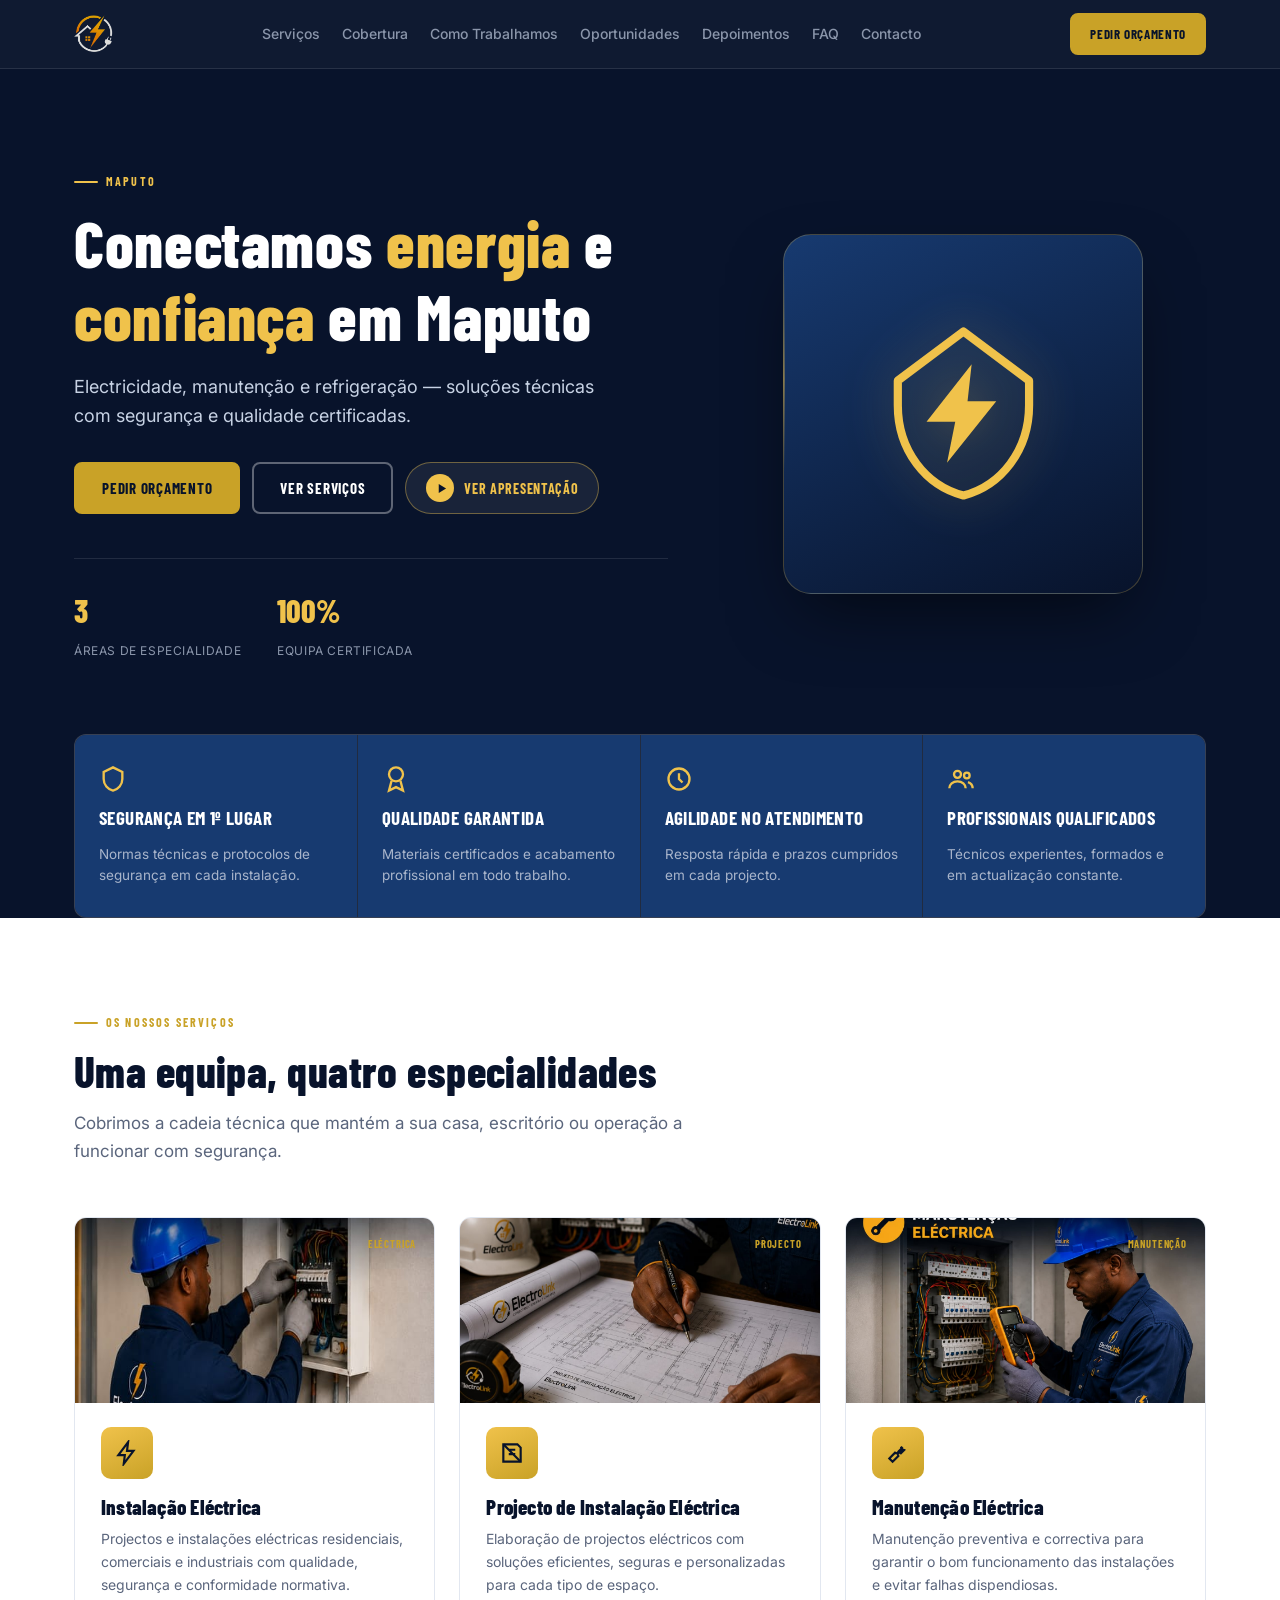
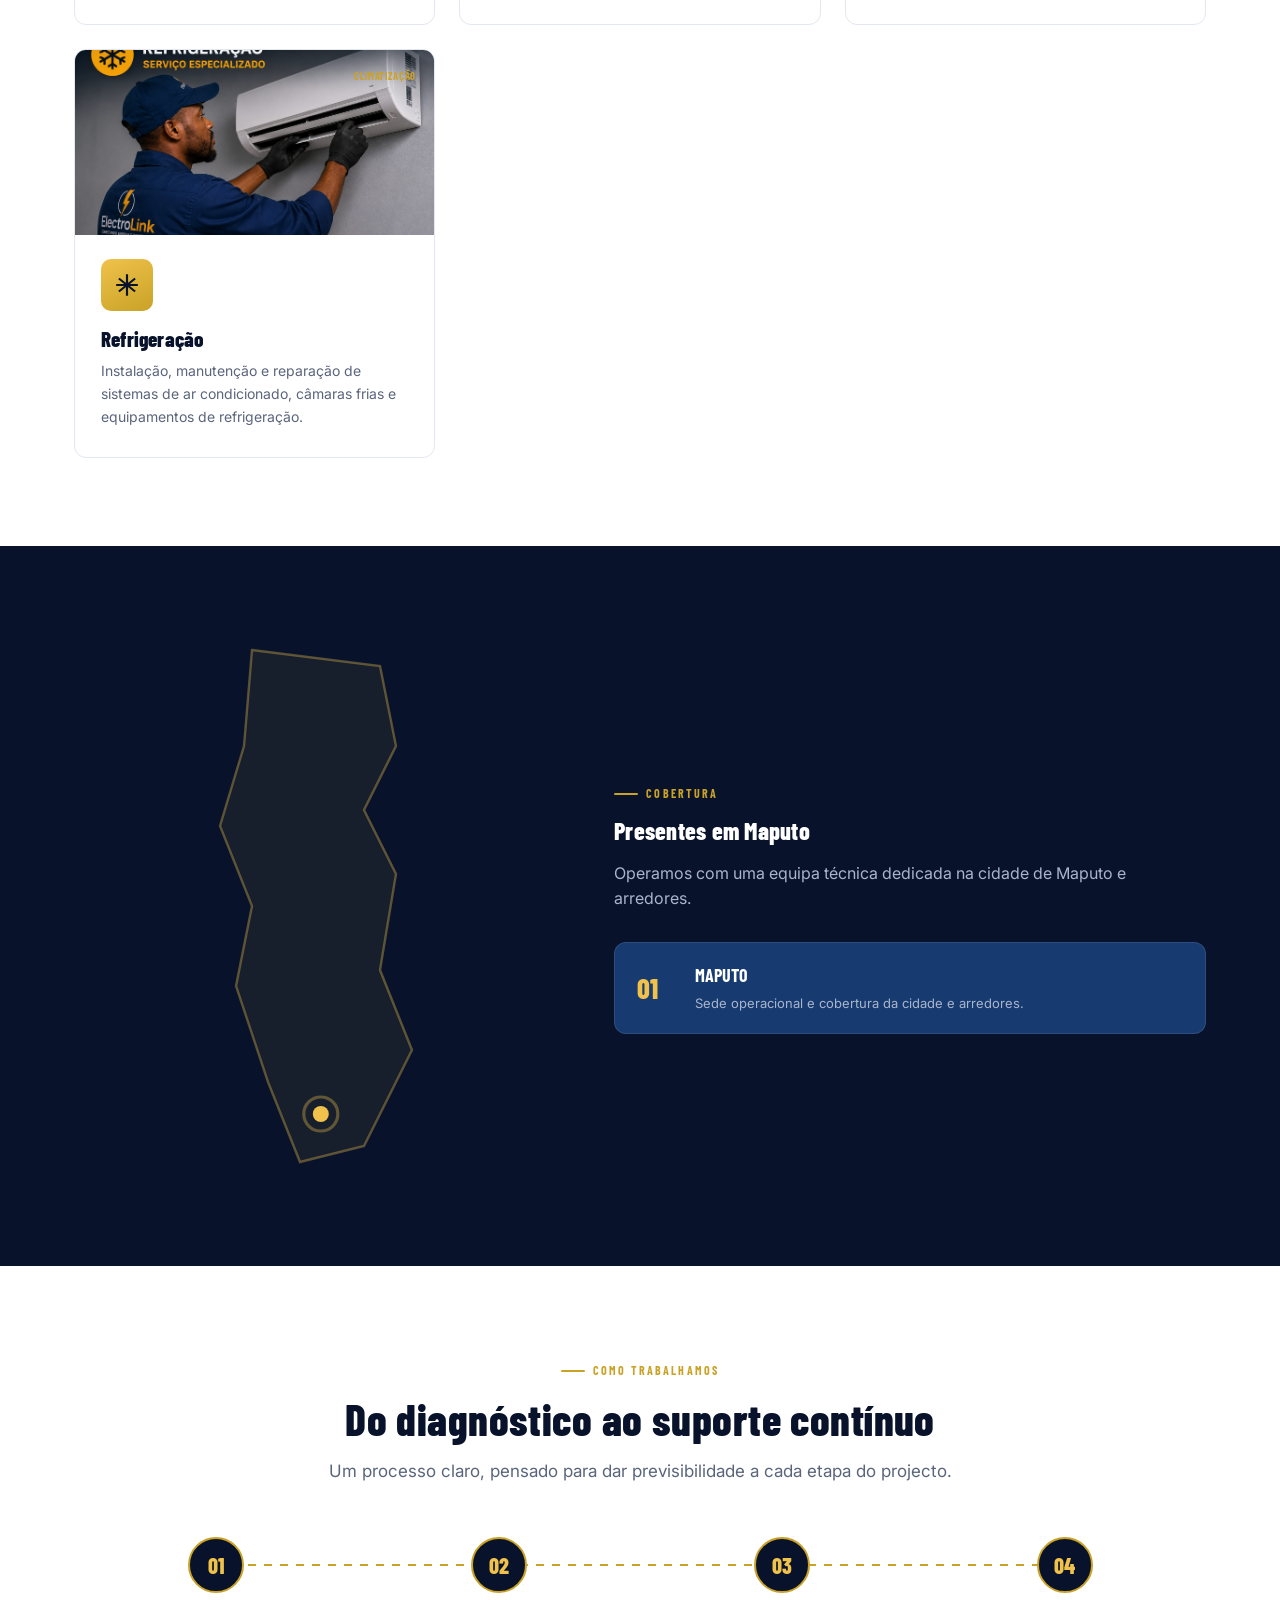
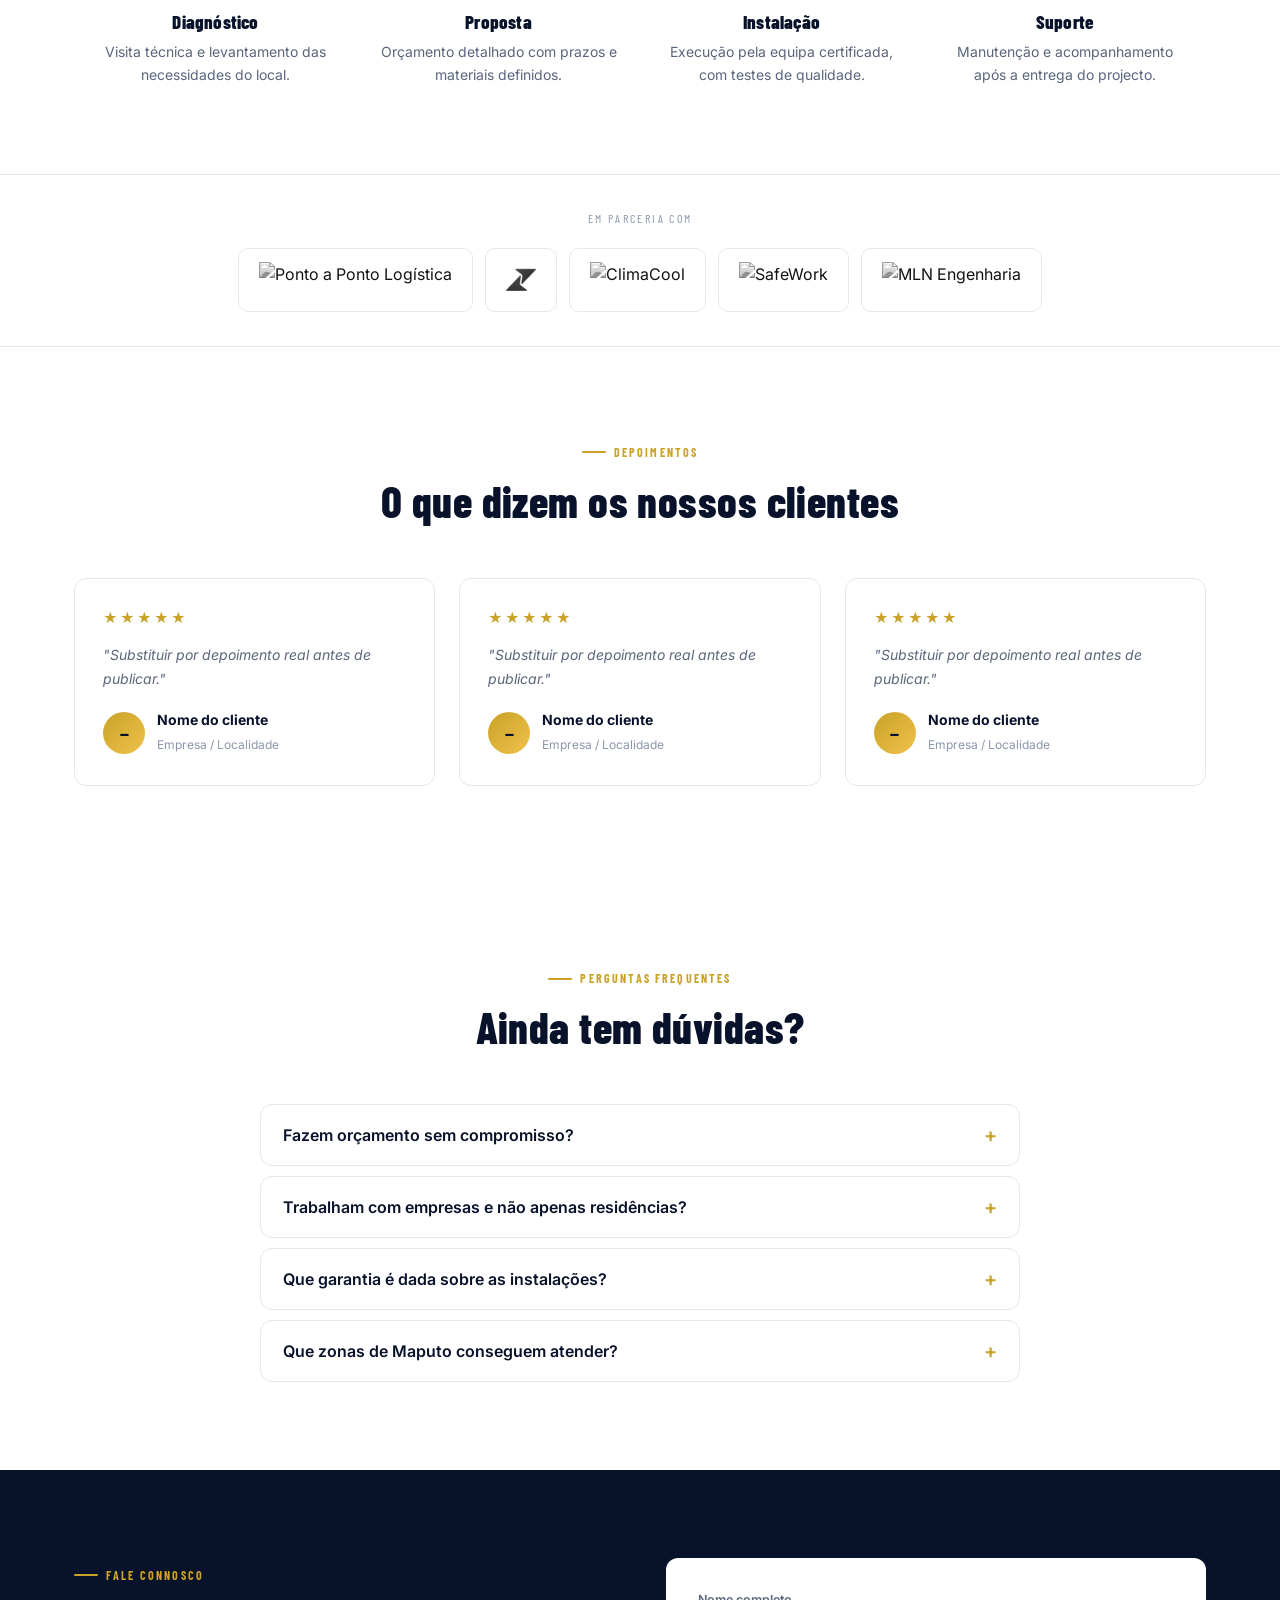
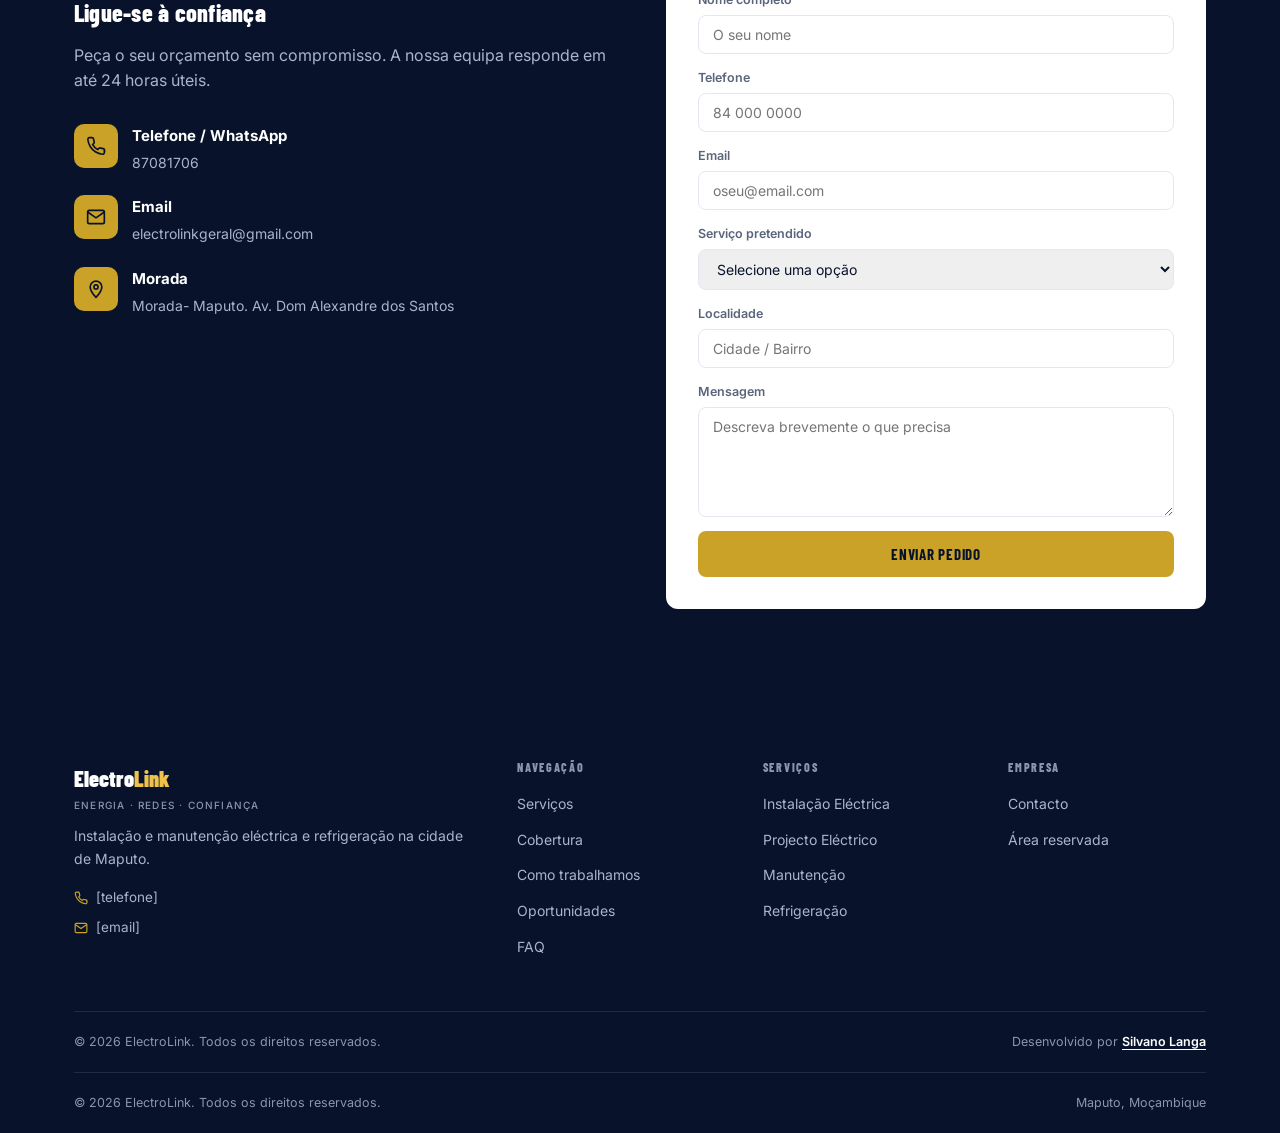
==== index.html @ 8265d70f "feat: logotipos dos parceiros e créditos no footer" ====
<!DOCTYPE html>
<html lang="pt-MZ">
<head>
  <meta charset="UTF-8">
  <meta name="viewport" content="width=device-width, initial-scale=1.0">
  <meta name="description" content="ElectroLink — Instalação eléctrica, manutenção e refrigeração em Maputo, Moçambique.">
  <title>ElectroLink — Energia e Confiança em Maputo</title>
  <link rel="preconnect" href="https://fonts.googleapis.com">
  <link rel="preconnect" href="https://fonts.gstatic.com" crossorigin>
  <link href="https://fonts.googleapis.com/css2?family=Barlow+Condensed:wght@500;600;700;800&family=Inter:wght@400;500;600;700&display=swap" rel="stylesheet">
  <link rel="stylesheet" href="assets/css/main.css">
</head>
<body>

<!-- ══ HEADER ══ -->
<header id="site-header">
  <nav class="wrap">

    <!-- LOGO -->
    <a class="logo" href="#top">
      <!-- Substitui src pelo PNG do cliente: assets/images/logo-electrolink.png -->
      <img class="logo-img" src="assets/images/team/logo el.png" alt="ElectroLink"
           onerror="this.style.display='none';this.nextElementSibling.style.display='flex';">
      <span class="logo-text-fallback">
        <span class="logo-word">Electro<span>Link</span></span>
        <span class="logo-tag">Energia · Redes · Confiança</span>
      </span>
    </a>

    <!-- LINKS DESKTOP -->
    <ul class="nav-links" id="navLinksDesktop">
      <li><a href="#servicos">Serviços</a></li>
      <li><a href="#cobertura">Cobertura</a></li>
      <li><a href="#processo">Como Trabalhamos</a></li>
      <li><a href="#" class="js-open-oportunidades">Oportunidades</a></li>
      <li><a href="#depoimentos">Depoimentos</a></li>
      <li><a href="#faq">FAQ</a></li>
      <li><a href="#contacto">Contacto</a></li>
    </ul>

    <!-- CTA + BURGER -->
    <div class="nav-actions">
      <a href="#contacto" class="btn btn-gold nav-cta-btn">Pedir Orçamento</a>
      <button class="burger" id="burger" aria-label="Abrir menu" aria-expanded="false">
        <span></span><span></span><span></span>
      </button>
    </div>

  </nav>

  <!-- MENU MOBILE (dentro do header mas fora do nav) -->
  <div class="mobile-menu" id="mobileMenu" aria-hidden="true">
    <ul>
      <li><a href="#servicos">Serviços</a></li>
      <li><a href="#cobertura">Cobertura</a></li>
      <li><a href="#processo">Como Trabalhamos</a></li>
      <li><a href="#" class="js-open-oportunidades">Oportunidades</a></li>
      <li><a href="#depoimentos">Depoimentos</a></li>
      <li><a href="#faq">FAQ</a></li>
      <li><a href="#contacto">Contacto</a></li>
    </ul>
    <div class="mobile-menu-footer">
      <a href="#contacto" class="btn btn-gold" id="mobileCta">Pedir Orçamento</a>
    </div>
  </div>
</header>

<main id="top">

  <!-- ══ HERO ══ -->
  <section class="hero">
    <!-- Vídeo de fundo: colocar ficheiro em assets/video/apresentacao.mp4 -->
    <video class="hero-video-bg" autoplay muted loop playsinline preload="metadata" aria-hidden="true">
      <source src="assets/video/apresentação.mp4" type="video/mp4">
    </video>
    <div class="hero-overlay"></div>

    <div class="wrap hero-inner">
      <div class="hero-content">
        <div class="eyebrow" style="color:var(--gold-bright);">Maputo</div>
        <h1>Conectamos <span class="hl">energia</span> e <span class="hl">confiança</span> em Maputo</h1>
        <p class="lead">Electricidade, manutenção e refrigeração — soluções técnicas com segurança e qualidade certificadas.</p>
        <div class="hero-ctas">
          <a href="#contacto" class="btn btn-gold">Pedir orçamento</a>
          <a href="#servicos" class="btn btn-outline-white">Ver serviços</a>
          <button class="btn-play" id="btnPlay" aria-label="Ver vídeo de apresentação">
            <span class="play-icon">
              <svg viewBox="0 0 12 12"><polygon points="3,1 11,6 3,11"/></svg>
            </span>
            Ver apresentação
          </button>
        </div>
        <div class="hero-stats">
          <div class="hero-stat"><b>3</b><span>Áreas de especialidade</span></div>
          <div class="hero-stat"><b>100%</b><span>Equipa certificada</span></div>
        </div>
      </div>
      <div class="hero-art">
        <div class="bolt-badge">
          <svg viewBox="0 0 48 48" fill="none">
            <path d="M24 4L8 16v6c0 11 6.8 19.6 16 22 9.2-2.4 16-11 16-22v-6L24 4z" stroke="#f0c24b" stroke-width="2" fill="none" stroke-linejoin="round"/>
            <path d="M26 12L15 26h7l-2 10 12-15h-7l1-9z" fill="#f0c24b"/>
          </svg>
        </div>
      </div>
    </div>
  </section>

  <!-- Modal vídeo -->
  <div class="video-modal" id="videoModal" role="dialog" aria-modal="true" aria-label="Vídeo de apresentação">
    <div class="video-modal-inner">
      <button class="video-modal-close" id="videoModalClose" aria-label="Fechar">✕</button>
      <video id="presentationVideo" controls preload="none">
        <source src="assets/video/apresentação.mp4" type="video/mp4">
      </video>
    </div>
  </div>

  <!-- ══ DIFERENCIAIS ══ -->
  <section class="on-navy" style="padding:0;">
    <div class="wrap" style="padding:0 24px;">
      <div class="diff-grid reveal">
        <div class="diff-item">
          <svg viewBox="0 0 24 24" fill="none" stroke="currentColor" stroke-width="2"><path d="M12 2l8 4v6c0 5-3.5 9-8 10-4.5-1-8-5-8-10V6l8-4z"/></svg>
          <b>Segurança em 1º lugar</b>
          <span>Normas técnicas e protocolos de segurança em cada instalação.</span>
        </div>
        <div class="diff-item">
          <svg viewBox="0 0 24 24" fill="none" stroke="currentColor" stroke-width="2"><circle cx="12" cy="8" r="6"/><path d="M8.2 13.5L6 22l6-3 6 3-2.2-8.5"/></svg>
          <b>Qualidade garantida</b>
          <span>Materiais certificados e acabamento profissional em todo trabalho.</span>
        </div>
        <div class="diff-item">
          <svg viewBox="0 0 24 24" fill="none" stroke="currentColor" stroke-width="2"><circle cx="12" cy="12" r="9"/><path d="M12 7v5l3 3"/></svg>
          <b>Agilidade no atendimento</b>
          <span>Resposta rápida e prazos cumpridos em cada projecto.</span>
        </div>
        <div class="diff-item">
          <svg viewBox="0 0 24 24" fill="none" stroke="currentColor" stroke-width="2"><circle cx="9" cy="8" r="3"/><path d="M2 20c0-3.5 3-6 7-6s7 2.5 7 6"/><circle cx="17" cy="9" r="2.4"/><path d="M22 20c0-2.6-1.7-4.6-4-5.4"/></svg>
          <b>Profissionais qualificados</b>
          <span>Técnicos experientes, formados e em actualização constante.</span>
        </div>
      </div>
    </div>
  </section>

  <!-- ══ SERVIÇOS ══ -->
  <section id="servicos">
    <div class="wrap">
      <div class="section-head reveal">
        <div class="eyebrow">Os nossos serviços</div>
        <h2>Uma equipa, quatro especialidades</h2>
        <p>Cobrimos a cadeia técnica que mantém a sua casa, escritório ou operação a funcionar com segurança.</p>
      </div>
      <div class="svc-grid reveal">

        <div class="svc-card">
          <span class="svc-tag">Eléctrica</span>
          <img class="svc-photo" src="assets/images/servicos/instalação.jpeg" alt="Instalação eléctrica"
               onerror="this.style.display='none';this.nextElementSibling.style.display='flex';">
          <div class="svc-photo-placeholder" style="display:none;">
            <svg viewBox="0 0 24 24" fill="none" stroke="currentColor" stroke-width="1.5"><rect x="3" y="3" width="18" height="18" rx="2"/><path d="M3 9h18M9 21V9"/></svg>
            Foto — Instalação Eléctrica
          </div>
          <div class="svc-card-body">
            <div class="svc-icon"><svg viewBox="0 0 24 24" fill="none" stroke="currentColor" stroke-width="2"><path d="M13 2L4 14h6l-1 8 9-12h-6l1-8z"/></svg></div>
            <h3>Instalação Eléctrica</h3>
            <p>Projectos e instalações eléctricas residenciais, comerciais e industriais com qualidade, segurança e conformidade normativa.</p>
          </div>
        </div>

        <div class="svc-card">
          <span class="svc-tag">Projecto</span>
          <img class="svc-photo" src="assets/images/servicos/projectos.jpeg" alt="Projecto eléctrico"
               onerror="this.style.display='none';this.nextElementSibling.style.display='flex';">
          <div class="svc-photo-placeholder" style="display:none;">
            <svg viewBox="0 0 24 24" fill="none" stroke="currentColor" stroke-width="1.5"><rect x="3" y="3" width="18" height="18" rx="2"/><path d="M3 9h18M9 21V9"/></svg>
            Foto — Projecto Eléctrico
          </div>
          <div class="svc-card-body">
            <div class="svc-icon"><svg viewBox="0 0 24 24" fill="none" stroke="currentColor" stroke-width="2"><path d="M4 4h13l3 3v13H4z"/><path d="M4 4l16 16M9 9h6M9 13h6"/></svg></div>
            <h3>Projecto de Instalação Eléctrica</h3>
            <p>Elaboração de projectos eléctricos com soluções eficientes, seguras e personalizadas para cada tipo de espaço.</p>
          </div>
        </div>

        <div class="svc-card">
          <span class="svc-tag">Manutenção</span>
          <img class="svc-photo" src="assets/images/servicos/manu.jpeg" alt="Manutenção eléctrica"
               onerror="this.style.display='none';this.nextElementSibling.style.display='flex';">
          <div class="svc-photo-placeholder" style="display:none;">
            <svg viewBox="0 0 24 24" fill="none" stroke="currentColor" stroke-width="1.5"><rect x="3" y="3" width="18" height="18" rx="2"/><path d="M3 9h18M9 21V9"/></svg>
            Foto — Manutenção Eléctrica
          </div>
          <div class="svc-card-body">
            <div class="svc-icon"><svg viewBox="0 0 24 24" fill="none" stroke="currentColor" stroke-width="2"><path d="M14.7 6.3a4 4 0 01-5.4 5.4L4 17l3 3 5.3-5.3a4 4 0 015.4-5.4l-3 3-2-2 3-3z"/></svg></div>
            <h3>Manutenção Eléctrica</h3>
            <p>Manutenção preventiva e correctiva para garantir o bom funcionamento das instalações e evitar falhas dispendiosas.</p>
          </div>
        </div>

        <div class="svc-card">
          <span class="svc-tag">Climatização</span>
          <img class="svc-photo" src="assets/images/servicos/refri.jpeg" alt="Refrigeração"
               onerror="this.style.display='none';this.nextElementSibling.style.display='flex';">
          <div class="svc-photo-placeholder" style="display:none;">
            <svg viewBox="0 0 24 24" fill="none" stroke="currentColor" stroke-width="1.5"><rect x="3" y="3" width="18" height="18" rx="2"/><path d="M3 9h18M9 21V9"/></svg>
            Foto — Refrigeração
          </div>
          <div class="svc-card-body">
            <div class="svc-icon"><svg viewBox="0 0 24 24" fill="none" stroke="currentColor" stroke-width="2"><path d="M12 2v20M4.5 6l15 12M19.5 6l-15 12M2 12h20"/></svg></div>
            <h3>Refrigeração</h3>
            <p>Instalação, manutenção e reparação de sistemas de ar condicionado, câmaras frias e equipamentos de refrigeração.</p>
          </div>
        </div>

      </div>
    </div>
  </section>

  <!-- ══ COBERTURA ══ -->
  <section id="cobertura" class="on-navy">
    <div class="wrap coverage">
      <div class="coverage-map reveal">
        <svg viewBox="0 0 200 340" aria-hidden="true">
          <path d="M60 10 L140 20 L150 70 L130 110 L150 150 L140 210 L160 260 L130 320 L90 330 L70 280 L50 220 L60 170 L40 120 L55 70 Z"
                fill="rgba(240,194,75,0.06)" stroke="rgba(240,194,75,0.35)" stroke-width="1.5"/>
          <circle class="prov-dot" cx="103" cy="300" r="5"/>
          <circle class="prov-pulse" cx="103" cy="300" r="5">
            <animate attributeName="r" values="5;16;5" dur="2.8s" repeatCount="indefinite"/>
            <animate attributeName="opacity" values="0.7;0;0.7" dur="2.8s" repeatCount="indefinite"/>
          </circle>
        </svg>
      </div>
      <div>
        <div class="eyebrow">Cobertura</div>
        <h2 style="color:var(--white);margin-bottom:16px;">Presentes em Maputo</h2>
        <p style="color:#a9b5cb;margin-bottom:30px;">Operamos com uma equipa técnica dedicada na cidade de Maputo e arredores.</p>
        <div class="city-list">
          <div class="city-row">
            <span class="num">01</span>
            <div><b>Maputo</b><span>Sede operacional e cobertura da cidade e arredores.</span></div>
          </div>
        </div>
      </div>
    </div>
  </section>

  <!-- ══ PROCESSO ══ -->
  <section id="processo" style="background:#fff;">
    <div class="wrap">
      <div class="section-head center reveal">
        <div class="eyebrow" style="justify-content:center;">Como trabalhamos</div>
        <h2>Do diagnóstico ao suporte contínuo</h2>
        <p>Um processo claro, pensado para dar previsibilidade a cada etapa do projecto.</p>
      </div>
      <div class="proc-track reveal">
        <div class="proc-step">
          <div class="proc-num">01</div>
          <h3>Diagnóstico</h3>
          <p>Visita técnica e levantamento das necessidades do local.</p>
        </div>
        <div class="proc-step">
          <div class="proc-num">02</div>
          <h3>Proposta</h3>
          <p>Orçamento detalhado com prazos e materiais definidos.</p>
        </div>
        <div class="proc-step">
          <div class="proc-num">03</div>
          <h3>Instalação</h3>
          <p>Execução pela equipa certificada, com testes de qualidade.</p>
        </div>
        <div class="proc-step">
          <div class="proc-num">04</div>
          <h3>Suporte</h3>
          <p>Manutenção e acompanhamento após a entrega do projecto.</p>
        </div>
      </div>
    </div>
  </section>

  <!-- ══ MODAL OPORTUNIDADES ══ -->
  <div class="modal-overlay" id="modalOportunidades" aria-hidden="true">
    <div class="modal-panel">
      <button class="modal-close" id="modalCloseBtn" aria-label="Fechar">✕</button>
      <div style="padding:48px 32px;">
        <div class="section-head">
          <div class="eyebrow">Faça parte da equipa</div>
          <h2>Oportunidades com a ElectroLink</h2>
          <p>Vagas de emprego abertas e oportunidades de colaboração com a nossa equipa.</p>
        </div>
        <div class="jobs-toolbar">
          <span>Vagas activas</span>
          <span class="city-pill">📍 Maputo</span>
        </div>
        <div class="jobs-list" id="jobs-list-public"></div>
      </div>
    </div>
  </div>

  <!-- Drawer candidatura -->
  <div class="modal-overlay" id="candidaturaDrawer">
    <div class="modal-panel" style="max-width:520px;">
      <button class="modal-close" onclick="fecharCandidatura()" aria-label="Fechar">✕</button>
      <div style="padding:36px 32px;">
        <h2 style="margin-bottom:6px;">Candidatura</h2>
        <p style="font-size:14px;color:var(--gray-600);margin-bottom:24px;">Vaga: <strong id="cand-vaga-label"></strong></p>
        <form id="formCandidatura" onsubmit="submeterCandidatura(event)">
          <input type="hidden" id="cand-vaga-id">
          <input type="hidden" id="cand-vaga-titulo">
          <div class="form-group"><label>Nome completo *</label><input id="cand-nome" type="text" required placeholder="O teu nome"></div>
          <div class="form-group"><label>Email *</label><input id="cand-email" type="email" required placeholder="oseu@email.com"></div>
          <div class="form-group"><label>Telefone</label><input id="cand-tel" type="tel" placeholder="84 000 0000"></div>
          <div class="form-group"><label>Localidade</label><input id="cand-local" type="text" placeholder="Bairro / Cidade"></div>
          <div class="form-group"><label>Carta de motivação</label><textarea id="cand-carta" rows="4" placeholder="Descreve brevemente a tua experiência e motivação…"></textarea></div>
          <button type="submit" class="btn btn-gold" style="width:100%;justify-content:center;margin-top:8px;">Enviar candidatura</button>
        </form>
      </div>
    </div>
  </div>

  <!-- ══ PARCEIROS ══ -->
  <div class="partners-strip">
    <div class="wrap">
      <p class="partners-label">Em parceria com</p>
      <div class="partners-row reveal">
        <a href="#" class="partner-logo-wrap" title="Ponto a Ponto Logística">
          <img src="assets/images/parceiros/parceiro-1.png" alt="Ponto a Ponto Logística">
        </a>
        <a href="#" class="partner-logo-wrap" title="ZULA">
          <img src="assets/images/parceiros/ZULA.png" alt="ZULA">
        </a>
        <a href="#" class="partner-logo-wrap" title="ClimaCool">
          <img src="assets/images/parceiros/parceiro-3.png" alt="ClimaCool">
        </a>
        <a href="#" class="partner-logo-wrap" title="SafeWork">
          <img src="assets/images/parceiros/parceiro-5.png" alt="SafeWork">
        </a>
        <a href="#" class="partner-logo-wrap" title="MLN Engenharia">
          <img src="assets/images/parceiros/parceiro-6.png" alt="MLN Engenharia">
        </a>
      </div>
    </div>
  </div>

  <!-- ══ DEPOIMENTOS ══ -->
  <section id="depoimentos">
    <div class="wrap">
      <div class="section-head center reveal">
        <div class="eyebrow" style="justify-content:center;">Depoimentos</div>
        <h2>O que dizem os nossos clientes</h2>
      </div>
      <div class="testi-grid reveal">
        <div class="testi-card">
          <div class="testi-stars">★★★★★</div>
          <p>"Substituir por depoimento real antes de publicar."</p>
          <div class="testi-who">
            <div class="testi-avatar">—</div>
            <div><b>Nome do cliente</b><span>Empresa / Localidade</span></div>
          </div>
        </div>
        <div class="testi-card">
          <div class="testi-stars">★★★★★</div>
          <p>"Substituir por depoimento real antes de publicar."</p>
          <div class="testi-who">
            <div class="testi-avatar">—</div>
            <div><b>Nome do cliente</b><span>Empresa / Localidade</span></div>
          </div>
        </div>
        <div class="testi-card">
          <div class="testi-stars">★★★★★</div>
          <p>"Substituir por depoimento real antes de publicar."</p>
          <div class="testi-who">
            <div class="testi-avatar">—</div>
            <div><b>Nome do cliente</b><span>Empresa / Localidade</span></div>
          </div>
        </div>
      </div>
    </div>
  </section>

  <!-- ══ FAQ ══ -->
  <section id="faq" style="background:#fff;">
    <div class="wrap">
      <div class="section-head center reveal">
        <div class="eyebrow" style="justify-content:center;">Perguntas frequentes</div>
        <h2>Ainda tem dúvidas?</h2>
      </div>
      <div class="faq-list reveal">
        <div class="faq-item">
          <button class="faq-q">Fazem orçamento sem compromisso? <span class="faq-icon">+</span></button>
          <div class="faq-a"><p>Sim, a visita técnica de diagnóstico e a proposta inicial não têm custo nem obrigam à contratação do serviço.</p></div>
        </div>
        <div class="faq-item">
          <button class="faq-q">Trabalham com empresas e não apenas residências? <span class="faq-icon">+</span></button>
          <div class="faq-a"><p>Sim, atendemos clientes residenciais, comerciais e industriais, com projectos dimensionados conforme a escala de cada operação.</p></div>
        </div>
        <div class="faq-item">
          <button class="faq-q">Que garantia é dada sobre as instalações? <span class="faq-icon">+</span></button>
          <div class="faq-a"><p>Todos os serviços incluem garantia sobre a mão-de-obra, com prazos que variam conforme o tipo de instalação — detalhados em cada proposta.</p></div>
        </div>
        <div class="faq-item">
          <button class="faq-q">Que zonas de Maputo conseguem atender? <span class="faq-icon">+</span></button>
          <div class="faq-a"><p>Temos uma equipa fixa em Maputo e cobrimos a cidade e arredores.</p></div>
        </div>
      </div>
    </div>
  </section>

  <!-- ══ CONTACTO ══ -->
  <section id="contacto" class="on-navy">
    <div class="wrap contact-grid">
      <div>
        <div class="eyebrow">Fale connosco</div>
        <h2 style="color:var(--white);margin-bottom:16px;">Ligue-se à confiança</h2>
        <p style="color:#a9b5cb;margin-bottom:30px;">Peça o seu orçamento sem compromisso. A nossa equipa responde em até 24 horas úteis.</p>
        <div class="contact-info">
          <div class="contact-item">
            <div class="contact-icon"><svg viewBox="0 0 24 24" fill="none" stroke="currentColor" stroke-width="2"><path d="M22 16.9v3a2 2 0 01-2.2 2 19.8 19.8 0 01-8.6-3 19.5 19.5 0 01-6-6 19.8 19.8 0 01-3-8.7A2 2 0 014.1 2h3a2 2 0 012 1.7c.1 1 .3 2 .7 3a2 2 0 01-.4 2.1L8 10.3a16 16 0 006 6l1.5-1.4a2 2 0 012.1-.4c1 .4 2 .6 3 .7a2 2 0 011.7 2z"/></svg></div>
            <div><b>Telefone / WhatsApp</b><span>87081706
              
            </span></div>
          </div>
          <div class="contact-item">
            <div class="contact-icon"><svg viewBox="0 0 24 24" fill="none" stroke="currentColor" stroke-width="2"><rect x="2" y="4" width="20" height="16" rx="2"/><path d="M2 6l10 7 10-7"/></svg></div>
            <div><b>Email</b><span>electrolinkgeral@gmail.com</span></div>
          </div>
          <div class="contact-item">
            <div class="contact-icon"><svg viewBox="0 0 24 24" fill="none" stroke="currentColor" stroke-width="2"><path d="M12 22s7-7.4 7-12.5A7 7 0 105 9.5C5 14.6 12 22 12 22z"/><circle cx="12" cy="9.5" r="2.5"/></svg></div>
            <div><b>Morada</b><span>Morada- Maputo. Av. Dom Alexandre dos Santos</span></div>
          </div>
        </div>
      </div>
      <form class="contact-form" id="contactForm">
        <div class="form-group">
          <label for="f-nome">Nome completo</label>
          <input id="f-nome" type="text" name="nome" required placeholder="O seu nome">
        </div>
        <div class="form-group">
          <label for="f-tel">Telefone</label>
          <input id="f-tel" type="tel" name="telefone" required placeholder="84 000 0000">
        </div>
        <div class="form-group">
          <label for="f-email">Email</label>
          <input id="f-email" type="email" name="email" placeholder="oseu@email.com">
        </div>
        <div class="form-group">
          <label for="f-servico">Serviço pretendido</label>
          <select id="f-servico" name="servico" required>
            <option value="">Selecione uma opção</option>
            <option>Instalação Eléctrica</option>
            <option>Projecto de Instalação Eléctrica</option>
            <option>Manutenção Eléctrica</option>
            <option>Refrigeração</option>
            <option>Outro</option>
          </select>
        </div>
        <div class="form-group">
          <label for="f-local">Localidade</label>
          <input id="f-local" type="text" name="localidade" placeholder="Cidade / Bairro">
        </div>
        <div class="form-group">
          <label for="f-msg">Mensagem</label>
          <textarea id="f-msg" name="mensagem" rows="4" placeholder="Descreva brevemente o que precisa"></textarea>
        </div>
        <!-- Campo oculto para identificar a origem no email -->
        <input type="hidden" name="_subject" value="Novo pedido de orçamento — ElectroLink">
        <input type="hidden" name="origem" value="Formulário do website">
        <button type="submit" class="btn btn-gold" style="width:100%;justify-content:center;">Enviar pedido</button>
      </form>
    </div>
  </section>

</main>

<!-- ══ FOOTER ══ -->
<footer>
  <div class="wrap">
    <div class="footer-grid">
      <div class="footer-col">
        <a class="logo" href="#top" style="margin-bottom:14px;display:inline-flex;">
          <img class="logo-img" src="assets/images/logo-electrolink.png" alt="ElectroLink"
               onerror="this.style.display='none';this.nextElementSibling.style.display='flex';">
          <span class="logo-text-fallback">
            <span class="logo-word">Electro<span>Link</span></span>
            <span class="logo-tag">Energia · Redes · Confiança</span>
          </span>
        </a>
        <p>Instalação e manutenção eléctrica e refrigeração na cidade de Maputo.</p>
        <div class="footer-contact">
          <span><svg viewBox="0 0 24 24" fill="none" stroke="currentColor" stroke-width="2"><path d="M22 16.9v3a2 2 0 01-2.2 2 19.8 19.8 0 01-8.6-3 19.5 19.5 0 01-6-6 19.8 19.8 0 01-3-8.7A2 2 0 014.1 2h3a2 2 0 012 1.7c.1 1 .3 2 .7 3a2 2 0 01-.4 2.1L8 10.3a16 16 0 006 6l1.5-1.4a2 2 0 012.1-.4c1 .4 2 .6 3 .7a2 2 0 011.7 2z"/></svg>[telefone]</span>
          <span><svg viewBox="0 0 24 24" fill="none" stroke="currentColor" stroke-width="2"><rect x="2" y="4" width="20" height="16" rx="2"/><path d="M2 6l10 7 10-7"/></svg>[email]</span>
        </div>
      </div>
      <div class="footer-col">
        <h4>Navegação</h4>
        <ul>
          <li><a href="#servicos">Serviços</a></li>
          <li><a href="#cobertura">Cobertura</a></li>
          <li><a href="#processo">Como trabalhamos</a></li>
          <li><a href="#" class="js-open-oportunidades">Oportunidades</a></li>
          <li><a href="#faq">FAQ</a></li>
        </ul>
      </div>
      <div class="footer-col">
        <h4>Serviços</h4>
        <ul>
          <li><a href="#servicos">Instalação Eléctrica</a></li>
          <li><a href="#servicos">Projecto Eléctrico</a></li>
          <li><a href="#servicos">Manutenção</a></li>
          <li><a href="#servicos">Refrigeração</a></li>
        </ul>
      </div>
      <div class="footer-col">
        <h4>Empresa</h4>
        <ul>
          <li><a href="#contacto">Contacto</a></li>
          <li><a href="admin/">Área reservada</a></li>
        </ul>
      </div>
    </div>
    <div class="footer-bottom">
      <span>© 2026 ElectroLink. Todos os direitos reservados.</span>
      <span>Desenvolvido por <a href="https://silvano-26.vercel.app/" target="_blank" rel="noopener noreferrer" style="color:var(--white);font-weight:600;text-decoration:underline;text-underline-offset:3px;">Silvano Langa</a></span>
    </div>
    <div class="footer-bottom">
      <span>© 2026 ElectroLink. Todos os direitos reservados.</span>
      <span>Maputo, Moçambique</span>
    </div>
  </div>
</footer>

<script src="assets/js/main.js"></script>
</body>
</html>
---- assets/css/main.css ----
/* ═══════════════════════════════════════════════
   ElectroLink — main.css
   ═══════════════════════════════════════════════ */

:root {
  --navy-deep:  #08132b;
  --navy:       #0f2957;
  --navy-mid:   #173a70;
  --gold:       #c9a227;
  --gold-bright:#f0c24b;
  --white:      #ffffff;
  --ice:        #eef2f8;
  --gray-200:   #e2e7f0;
  --gray-400:   #8b96ab;
  --gray-600:   #5a657c;
  --line:       rgba(255,255,255,0.10);
  --radius:     12px;
  --max-w:      1180px;
  --ease:       0.2s ease;
}

/* ── RESET ── */
*, *::before, *::after { margin:0; padding:0; box-sizing:border-box; }
html { scroll-behavior:smooth; }
body { font-family:'Inter',sans-serif; background:var(--white); color:var(--navy-deep); line-height:1.6; -webkit-font-smoothing:antialiased; }
a { text-decoration:none; color:inherit; }
ul { list-style:none; }
button { cursor:pointer; font-family:inherit; border:none; background:none; }
img { display:block; max-width:100%; }
h1,h2,h3,h4 { font-family:'Barlow Condensed',sans-serif; font-weight:800; line-height:1.15; letter-spacing:0.01em; }
section { padding:88px 0; }
.wrap { max-width:var(--max-w); margin:0 auto; padding:0 24px; }

/* ── EYEBROW ── */
.eyebrow {
  display:inline-flex; align-items:center; gap:8px;
  font-family:'Barlow Condensed',sans-serif; font-size:12px; font-weight:700;
  letter-spacing:0.18em; text-transform:uppercase; color:var(--gold); margin-bottom:14px;
}
.eyebrow::before { content:''; width:24px; height:2px; background:currentColor; border-radius:2px; }

/* ── BOTÕES ── */
.btn {
  display:inline-flex; align-items:center; justify-content:center; gap:8px;
  font-family:'Barlow Condensed',sans-serif; font-size:15px; font-weight:700;
  letter-spacing:0.05em; text-transform:uppercase;
  padding:12px 26px; border-radius:8px; border:2px solid transparent;
  transition:all var(--ease); white-space:nowrap; cursor:pointer;
}
.btn-gold { background:var(--gold); color:var(--navy-deep); border-color:var(--gold); }
.btn-gold:hover { background:var(--gold-bright); border-color:var(--gold-bright); transform:translateY(-1px); }
.btn-outline-white { background:transparent; color:var(--white); border-color:rgba(255,255,255,0.35); }
.btn-outline-white:hover { border-color:var(--gold-bright); color:var(--gold-bright); }

/* ── HEADER ── */
header {
  position:sticky; top:0; z-index:200;
  background:rgba(8,19,43,0.97);
  backdrop-filter:blur(14px); -webkit-backdrop-filter:blur(14px);
  border-bottom:1px solid var(--line);
}
nav {
  display:flex; align-items:center; justify-content:space-between;
  height:68px; gap:16px;
}

/* Logo */
.logo { display:flex; align-items:center; gap:10px; flex-shrink:0; }
.logo img.logo-img { height:38px; width:auto; }
.logo-text-fallback { display:none; flex-direction:column; }
.logo-word { font-family:'Barlow Condensed',sans-serif; font-weight:900; font-size:22px; color:var(--white); }
.logo-word span { color:var(--gold-bright); }
.logo-tag { font-size:10px; font-weight:500; letter-spacing:0.12em; text-transform:uppercase; color:var(--gray-400); display:block; line-height:1; margin-top:3px; }

/* Nav links desktop */
.nav-links { display:flex; align-items:center; gap:2px; }
.nav-links a { font-size:14px; font-weight:500; color:var(--gray-400); padding:6px 10px; border-radius:6px; transition:color var(--ease); white-space:nowrap; }
.nav-links a:hover { color:var(--white); }

/* Nav actions */
.nav-actions { display:flex; align-items:center; gap:10px; flex-shrink:0; }
.nav-cta-btn { padding:9px 18px; font-size:13px; }

/* Hambúrguer */
.burger { display:none; flex-direction:column; gap:5px; padding:6px; }
.burger span { width:22px; height:2px; background:var(--white); border-radius:2px; display:block; transform-origin:center; transition:transform 0.25s ease, opacity 0.2s ease; }

/* Menu mobile */
.mobile-menu {
  display:none;
  position:fixed;
  top:68px; left:0; right:0;
  /* altura automática — não ocupa tela inteira nem bloqueia scroll */
  max-height:calc(100vh - 68px);
  background:var(--navy-deep);
  z-index:199;
  overflow-y:auto;
  flex-direction:column;
  border-top:1px solid var(--line);
  box-shadow:0 8px 40px rgba(0,0,0,0.5);
}
.mobile-menu.open { display:flex; }
.mobile-menu ul { display:flex; flex-direction:column; }
.mobile-menu ul li { border-bottom:1px solid var(--line); }
.mobile-menu ul a {
  display:block; padding:18px 28px;
  font-size:20px; font-weight:700;
  font-family:'Barlow Condensed',sans-serif;
  letter-spacing:0.04em; text-transform:uppercase;
  color:var(--gray-400); transition:color 0.15s, background 0.15s;
}
.mobile-menu ul a:hover { color:var(--gold-bright); background:rgba(255,255,255,0.03); }
.mobile-menu-footer { padding:28px; margin-top:auto; }
.mobile-menu-footer .btn { width:100%; }

/* Responsive nav */
@media(max-width:900px) {
  .nav-links { display:none; }
  .nav-cta-btn { display:none; }
  .burger { display:flex; }
}

/* ── HERO ── */
.hero { position:relative; background:var(--navy-deep); color:var(--white); padding:96px 0 72px; overflow:hidden; }
.hero-video-bg { position:absolute; inset:0; width:100%; height:100%; object-fit:cover; opacity:0.2; z-index:0; pointer-events:none; }
.hero-overlay { position:absolute; inset:0; z-index:1; background:linear-gradient(to right, rgba(8,19,43,0.93) 42%, rgba(8,19,43,0.55) 100%); }
.hero-inner { position:relative; z-index:2; display:grid; grid-template-columns:1.1fr 0.9fr; gap:52px; align-items:center; }
.hero-content h1 { font-size:clamp(36px,5.2vw,64px); color:var(--white); margin-bottom:20px; }
.hero-content h1 .hl { color:var(--gold-bright); }
.lead { font-size:18px; color:#c7d2e4; max-width:520px; margin-bottom:32px; font-weight:400; }
.hero-ctas { display:flex; gap:12px; flex-wrap:wrap; margin-bottom:44px; }
.hero-stats { display:flex; gap:36px; flex-wrap:wrap; border-top:1px solid var(--line); padding-top:26px; }
.hero-stat b { font-family:'Barlow Condensed',sans-serif; font-size:32px; color:var(--gold-bright); display:block; font-weight:800; }
.hero-stat span { font-size:12px; color:var(--gray-400); text-transform:uppercase; letter-spacing:0.05em; }

/* Botão play */
.btn-play {
  display:inline-flex; align-items:center; gap:10px;
  background:rgba(255,255,255,0.07); border:1.5px solid rgba(240,194,75,0.4);
  color:var(--gold-bright); padding:10px 20px; border-radius:999px;
  font-family:'Barlow Condensed',sans-serif; font-weight:700; font-size:14px;
  letter-spacing:0.05em; text-transform:uppercase; cursor:pointer;
  transition:all var(--ease);
}
.btn-play:hover { background:rgba(240,194,75,0.12); border-color:var(--gold-bright); }
.play-icon { width:28px; height:28px; border-radius:50%; background:var(--gold-bright); display:flex; align-items:center; justify-content:center; flex-shrink:0; }
.play-icon svg { width:11px; height:11px; fill:var(--navy-deep); margin-left:2px; }

/* Hero art */
.hero-art { display:flex; justify-content:center; align-items:center; }
.bolt-badge {
  position:relative; width:100%; max-width:360px; aspect-ratio:1; border-radius:28px;
  background:linear-gradient(155deg,var(--navy-mid),var(--navy-deep));
  border:1px solid rgba(240,194,75,0.25);
  display:flex; align-items:center; justify-content:center;
  box-shadow:0 30px 70px -20px rgba(0,0,0,0.6);
}
.bolt-badge svg { width:55%; filter:drop-shadow(0 0 24px rgba(240,194,75,0.35)); }
.bolt-badge::after {
  content:''; position:absolute; inset:-1px; border-radius:28px;
  background:conic-gradient(from 0deg, transparent 0 70%, rgba(240,194,75,0.55) 78%, transparent 86%);
  animation:spin 6s linear infinite;
  -webkit-mask:linear-gradient(#000,#000) content-box, linear-gradient(#000,#000);
  -webkit-mask-composite:xor; mask-composite:exclude; padding:2px; opacity:0.7;
}
@keyframes spin { to { transform:rotate(360deg); } }

/* ── SECÇÕES ── */
.on-navy { background:var(--navy-deep); color:var(--white); }
.section-head { max-width:640px; margin-bottom:52px; }
.section-head.center { margin-left:auto; margin-right:auto; text-align:center; }
.section-head h2 { font-size:clamp(28px,3.4vw,44px); color:var(--navy-deep); }
.on-navy .section-head h2 { color:var(--white); }
.section-head p { color:var(--gray-600); font-size:17px; margin-top:14px; }
.on-navy .section-head p { color:#aab6cc; }

/* ── DIFERENCIAIS ── */
.diff-grid { display:grid; grid-template-columns:repeat(4,1fr); gap:1px; background:var(--line); border:1px solid var(--line); border-radius:var(--radius); overflow:hidden; }
.diff-item { background:var(--navy-mid); padding:30px 24px; display:flex; flex-direction:column; gap:10px; }
.diff-item svg { width:28px; height:28px; color:var(--gold-bright); }
.diff-item b { font-family:'Barlow Condensed',sans-serif; font-size:19px; text-transform:uppercase; color:var(--white); letter-spacing:0.02em; }
.diff-item span { font-size:13.5px; color:#a9b5cb; }

/* ── SERVIÇOS ── */
.svc-grid { display:grid; grid-template-columns:repeat(3,1fr); gap:24px; }
.svc-card { background:var(--white); border:1px solid #e2e7f0; border-radius:var(--radius); overflow:hidden; position:relative; transition:transform var(--ease), box-shadow var(--ease), border-color var(--ease); }
.svc-card:hover { transform:translateY(-5px); box-shadow:0 20px 40px -20px rgba(15,41,87,0.28); border-color:var(--gold); }
.svc-card-body { padding:24px 26px 28px; }
.svc-tag { position:absolute; top:18px; right:18px; font-size:10.5px; font-weight:700; letter-spacing:0.08em; color:var(--gold); text-transform:uppercase; font-family:'Barlow Condensed',sans-serif; }
.svc-photo { width:100%; height:185px; object-fit:cover; display:block; }
.svc-photo-placeholder { width:100%; height:185px; background:linear-gradient(135deg,var(--navy-mid),var(--navy-deep)); display:flex; flex-direction:column; align-items:center; justify-content:center; gap:8px; color:rgba(240,194,75,0.4); font-family:'Barlow Condensed',sans-serif; font-size:12px; letter-spacing:0.12em; text-transform:uppercase; }
.svc-photo-placeholder svg { width:26px; height:26px; opacity:0.4; }
.svc-icon { width:52px; height:52px; border-radius:10px; background:linear-gradient(155deg,var(--gold-bright),var(--gold)); display:flex; align-items:center; justify-content:center; margin-bottom:16px; }
.svc-icon svg { width:26px; height:26px; color:var(--navy-deep); }
.svc-card h3 { font-size:21px; color:var(--navy-deep); margin-bottom:8px; }
.svc-card p { color:var(--gray-600); font-size:14px; line-height:1.65; }

/* ── COBERTURA ── */
.coverage { display:grid; grid-template-columns:0.9fr 1.1fr; gap:56px; align-items:center; }
.coverage-map { display:flex; justify-content:center; }
.coverage-map svg { width:100%; max-width:320px; }
.prov-dot { fill:var(--gold-bright); }
.prov-pulse { fill:none; stroke:var(--gold-bright); stroke-width:2; opacity:0.6; }
.city-list { display:flex; flex-direction:column; gap:16px; }
.city-row { display:flex; align-items:center; gap:18px; background:var(--navy-mid); border:1px solid var(--line); border-radius:12px; padding:18px 22px; }
.city-row .num { font-family:'Barlow Condensed',sans-serif; font-size:28px; font-weight:800; color:var(--gold-bright); width:40px; flex-shrink:0; }
.city-row b { display:block; font-size:18px; font-family:'Barlow Condensed',sans-serif; text-transform:uppercase; color:var(--white); }
.city-row span { font-size:13px; color:#a9b5cb; }

/* ── PROCESSO ── */
.proc-track { display:grid; grid-template-columns:repeat(4,1fr); gap:0; position:relative; margin-top:8px; }
.proc-track::before {
  content:''; position:absolute; top:27px; left:12.5%; right:12.5%; height:2px;
  background:repeating-linear-gradient(90deg,var(--gold) 0 8px,transparent 8px 16px);
  z-index:0;
}
.proc-step { position:relative; text-align:center; padding:0 16px; z-index:1; }
.proc-num {
  width:56px; height:56px; border-radius:50%;
  background:var(--navy-deep); color:var(--gold-bright);
  display:flex; align-items:center; justify-content:center;
  margin:0 auto 18px;
  font-family:'Barlow Condensed',sans-serif; font-size:22px; font-weight:800;
  border:2px solid var(--gold); position:relative; z-index:2;
}
.proc-step h3 { font-size:19px; color:var(--navy-deep); margin-bottom:8px; }
.proc-step p { font-size:14px; color:var(--gray-600); }

/* ── MODAIS ── */
.modal-overlay {
  position:fixed; inset:0; z-index:300;
  background:rgba(8,19,43,0.75);
  display:flex; align-items:flex-start; justify-content:center;
  padding:56px 20px;
  opacity:0; visibility:hidden;
  transition:opacity 0.25s, visibility 0.25s;
  overflow-y:auto;
}
.modal-overlay.open { opacity:1; visibility:visible; }
.modal-panel {
  position:relative; background:var(--ice); border-radius:18px;
  max-width:900px; width:100%;
  box-shadow:0 40px 90px -20px rgba(0,0,0,0.5);
  transform:translateY(18px); transition:transform 0.25s;
}
.modal-overlay.open .modal-panel { transform:translateY(0); }
.modal-close {
  position:absolute; top:16px; right:16px; z-index:2;
  width:36px; height:36px; border-radius:50%;
  background:var(--navy-deep); color:var(--white);
  font-size:16px; cursor:pointer; border:none;
  display:flex; align-items:center; justify-content:center;
}
.modal-close:hover { background:var(--gold); color:var(--navy-deep); }
body.modal-open { overflow:hidden; }

/* Vagas no modal */
.jobs-toolbar { display:flex; justify-content:space-between; align-items:center; flex-wrap:wrap; gap:12px; background:var(--navy-deep); border-radius:10px; padding:14px 20px; margin-bottom:20px; }
.jobs-toolbar span { font-family:'Barlow Condensed',sans-serif; font-size:14px; letter-spacing:0.04em; text-transform:uppercase; color:var(--white); font-weight:700; }
.city-pill { font-size:12px !important; color:var(--navy-deep) !important; background:var(--gold-bright); padding:4px 12px; border-radius:999px; font-weight:600 !important; }
.jobs-list { display:flex; flex-direction:column; gap:12px; }
.job-row { background:var(--white); border:1px solid #e2e7f0; border-radius:10px; padding:20px 24px; display:grid; grid-template-columns:1fr auto; gap:14px 22px; align-items:center; transition:border-color var(--ease); }
.job-row:hover { border-color:var(--gold); }
.job-top-line { display:flex; align-items:center; gap:8px; flex-wrap:wrap; margin-bottom:6px; }
.job-org { font-family:'Barlow Condensed',sans-serif; font-weight:700; font-size:12px; letter-spacing:0.06em; text-transform:uppercase; color:var(--gold); }
.job-city { font-size:12px; color:var(--gray-600); }
.job-status { font-family:'Barlow Condensed',sans-serif; font-weight:700; font-size:10.5px; letter-spacing:0.06em; text-transform:uppercase; padding:3px 9px; border-radius:999px; }
.job-status.open { background:rgba(46,160,90,0.12); color:#1e8f4e; }
.job-row h3 { font-size:19px; color:var(--navy-deep); margin-bottom:5px; }
.job-row p { font-size:13.5px; color:var(--gray-600); }
.job-deadline { font-size:12px; color:var(--gray-400); margin-top:7px; }
.job-side { display:flex; flex-direction:column; align-items:flex-end; gap:9px; }
.jobs-empty-note { font-size:13px; color:var(--gray-400); text-align:center; border:1px dashed #cfd6e4; border-radius:10px; padding:24px; margin-top:8px; }
.form-group { display:flex; flex-direction:column; gap:5px; margin-bottom:14px; }
.form-group label { font-size:12.5px; font-weight:600; color:var(--gray-600); }
.form-group input,.form-group select,.form-group textarea { border:1px solid var(--gray-200); border-radius:8px; padding:10px 14px; font-size:14px; color:var(--navy-deep); outline:none; font-family:'Inter',sans-serif; transition:border-color var(--ease); }
.form-group input:focus,.form-group select:focus,.form-group textarea:focus { border-color:var(--gold); }
.form-group textarea { resize:vertical; min-height:110px; }

/* Modal vídeo */
.video-modal { position:fixed; inset:0; z-index:400; background:rgba(0,0,0,0.9); display:flex; align-items:center; justify-content:center; padding:24px; opacity:0; visibility:hidden; transition:opacity 0.25s, visibility 0.25s; }
.video-modal.open { opacity:1; visibility:visible; }
.video-modal-inner { position:relative; width:100%; max-width:980px; }
.video-modal video { width:100%; border-radius:12px; display:block; }
.video-modal-close { position:absolute; top:-44px; right:0; background:none; border:none; color:var(--white); font-size:28px; cursor:pointer; opacity:0.7; line-height:1; }
.video-modal-close:hover { opacity:1; }

/* ── PARCEIROS ── */
.partners-strip { border-top:1px solid #e2e7f0; border-bottom:1px solid #e2e7f0; background:var(--white); padding:34px 0; }
.partners-label { font-family:'Barlow Condensed',sans-serif; font-size:12px; letter-spacing:0.2em; color:var(--gray-400); text-transform:uppercase; text-align:center; margin-bottom:20px; }
.partners-row { display:flex; flex-wrap:wrap; justify-content:center; gap:12px; }
.partner-chip { padding:8px 18px; border-radius:999px; border:1px solid #dfe4ee; font-family:'Barlow Condensed',sans-serif; font-weight:700; font-size:14px; color:var(--navy-mid); letter-spacing:0.02em; text-transform:uppercase; background:#f6f8fc; }
.partner-logo-wrap {
  display:flex; align-items:center; justify-content:center;
  padding:12px 20px;
  border-radius:10px;
  border:1px solid var(--gray-200);
  background:var(--white);
  transition:border-color 0.2s, box-shadow 0.2s;
  height:64px;
}
.partner-logo-wrap:hover {
  border-color:var(--gold);
  box-shadow:0 4px 16px rgba(201,162,39,0.12);
}
.partner-logo-wrap img {
  height:36px; width:auto;
  object-fit:contain; filter:grayscale(100%);
  transition:filter 0.2s;
}
.partner-logo-wrap:hover img { filter:grayscale(0%); }

/* ── TESTEMUNHOS ── */
.testi-grid { display:grid; grid-template-columns:repeat(3,1fr); gap:24px; }
.testi-card { background:var(--white); border:1px solid #e2e7f0; border-radius:var(--radius); padding:28px; }
.testi-stars { color:var(--gold); letter-spacing:2px; margin-bottom:14px; font-size:14px; }
.testi-card p { font-size:14px; color:var(--gray-600); font-style:italic; margin-bottom:18px; line-height:1.7; }
.testi-who { display:flex; align-items:center; gap:12px; }
.testi-avatar { width:42px; height:42px; border-radius:50%; background:linear-gradient(135deg,var(--gold),var(--gold-bright)); display:flex; align-items:center; justify-content:center; font-family:'Barlow Condensed',sans-serif; font-weight:800; font-size:15px; color:var(--navy-deep); flex-shrink:0; }
.testi-who b { display:block; font-size:14px; font-weight:700; color:var(--navy-deep); }
.testi-who span { font-size:12px; color:var(--gray-400); }

/* ── FAQ ── */
.faq-list { max-width:760px; margin:0 auto; display:flex; flex-direction:column; gap:10px; }
.faq-item { background:var(--white); border:1px solid #e2e7f0; border-radius:var(--radius); overflow:hidden; }
.faq-q { width:100%; display:flex; align-items:center; justify-content:space-between; padding:18px 22px; text-align:left; font-size:16px; font-weight:600; color:var(--navy-deep); gap:12px; background:none; border:none; cursor:pointer; transition:color var(--ease); }
.faq-q:hover { color:var(--gold); }
.faq-icon { font-size:20px; color:var(--gold); flex-shrink:0; transition:transform 0.25s; display:block; }
.faq-item.open .faq-icon { transform:rotate(45deg); }
.faq-a { display:none; padding:0 22px 18px; font-size:14.5px; color:var(--gray-600); line-height:1.75; }
.faq-item.open .faq-a { display:block; }

/* ── CONTACTO ── */
.contact-grid { display:grid; grid-template-columns:1fr 1fr; gap:52px; align-items:start; }
.contact-info { display:flex; flex-direction:column; gap:20px; }
.contact-item { display:flex; gap:14px; align-items:flex-start; }
.contact-icon { width:44px; height:44px; border-radius:10px; flex-shrink:0; background:var(--gold); display:flex; align-items:center; justify-content:center; }
.contact-icon svg { width:20px; height:20px; color:var(--navy-deep); }
.contact-item b { display:block; font-size:15px; font-weight:700; color:var(--white); margin-bottom:2px; }
.contact-item span { font-size:14px; color:#a9b5cb; }
.contact-form { background:var(--white); border-radius:var(--radius); padding:32px; }

/* ── FOOTER ── */
footer { background:var(--navy-deep); color:var(--white); padding:64px 0 0; }
.footer-grid { display:grid; grid-template-columns:2fr 1fr 1fr 1fr; gap:48px; margin-bottom:52px; }
.footer-col h4 { font-family:'Barlow Condensed',sans-serif; font-size:12px; letter-spacing:0.14em; text-transform:uppercase; color:var(--gray-400); margin-bottom:16px; }
.footer-col p { font-size:14px; color:#a9b5cb; line-height:1.7; }
.footer-col ul { display:flex; flex-direction:column; gap:10px; }
.footer-col ul a { font-size:14px; color:#a9b5cb; transition:color var(--ease); }
.footer-col ul a:hover { color:var(--gold-bright); }
.footer-contact { display:flex; flex-direction:column; gap:8px; margin-top:16px; }
.footer-contact span { font-size:13.5px; color:#a9b5cb; display:flex; align-items:center; gap:8px; }
.footer-contact svg { width:14px; height:14px; color:var(--gold); flex-shrink:0; }
.footer-bottom { border-top:1px solid var(--line); padding:20px 0; display:flex; justify-content:space-between; align-items:center; flex-wrap:wrap; gap:10px; font-size:12.5px; color:var(--gray-400); }

/* ── REVEAL ── */
.reveal { opacity:0; transform:translateY(22px); transition:opacity 0.55s ease, transform 0.55s ease; }
.reveal.in { opacity:1; transform:translateY(0); }

/* ── RESPONSIVE ── */
@media(max-width:960px) {
  .hero-inner { grid-template-columns:1fr; }
  .hero-art { display:none; }
}
@media(max-width:820px) {
  .diff-grid { grid-template-columns:repeat(2,1fr); }
  .proc-track { grid-template-columns:1fr; gap:28px; }
  .proc-track::before { display:none; }
  .proc-step { text-align:left; padding-left:72px; }
  .proc-num { position:absolute; left:0; top:0; margin:0; }
  .testi-grid { grid-template-columns:1fr; }
  .footer-grid { grid-template-columns:1fr 1fr; }
  .contact-grid { grid-template-columns:1fr; }
  .coverage { grid-template-columns:1fr; }
}
@media(max-width:640px) {
  section { padding:60px 0; }
  .svc-grid { grid-template-columns:1fr; }
  .footer-grid { grid-template-columns:1fr; }
  .hero-ctas { flex-direction:column; align-items:flex-start; }
  .job-row { grid-template-columns:1fr; }
  .job-side { align-items:flex-start; }
}
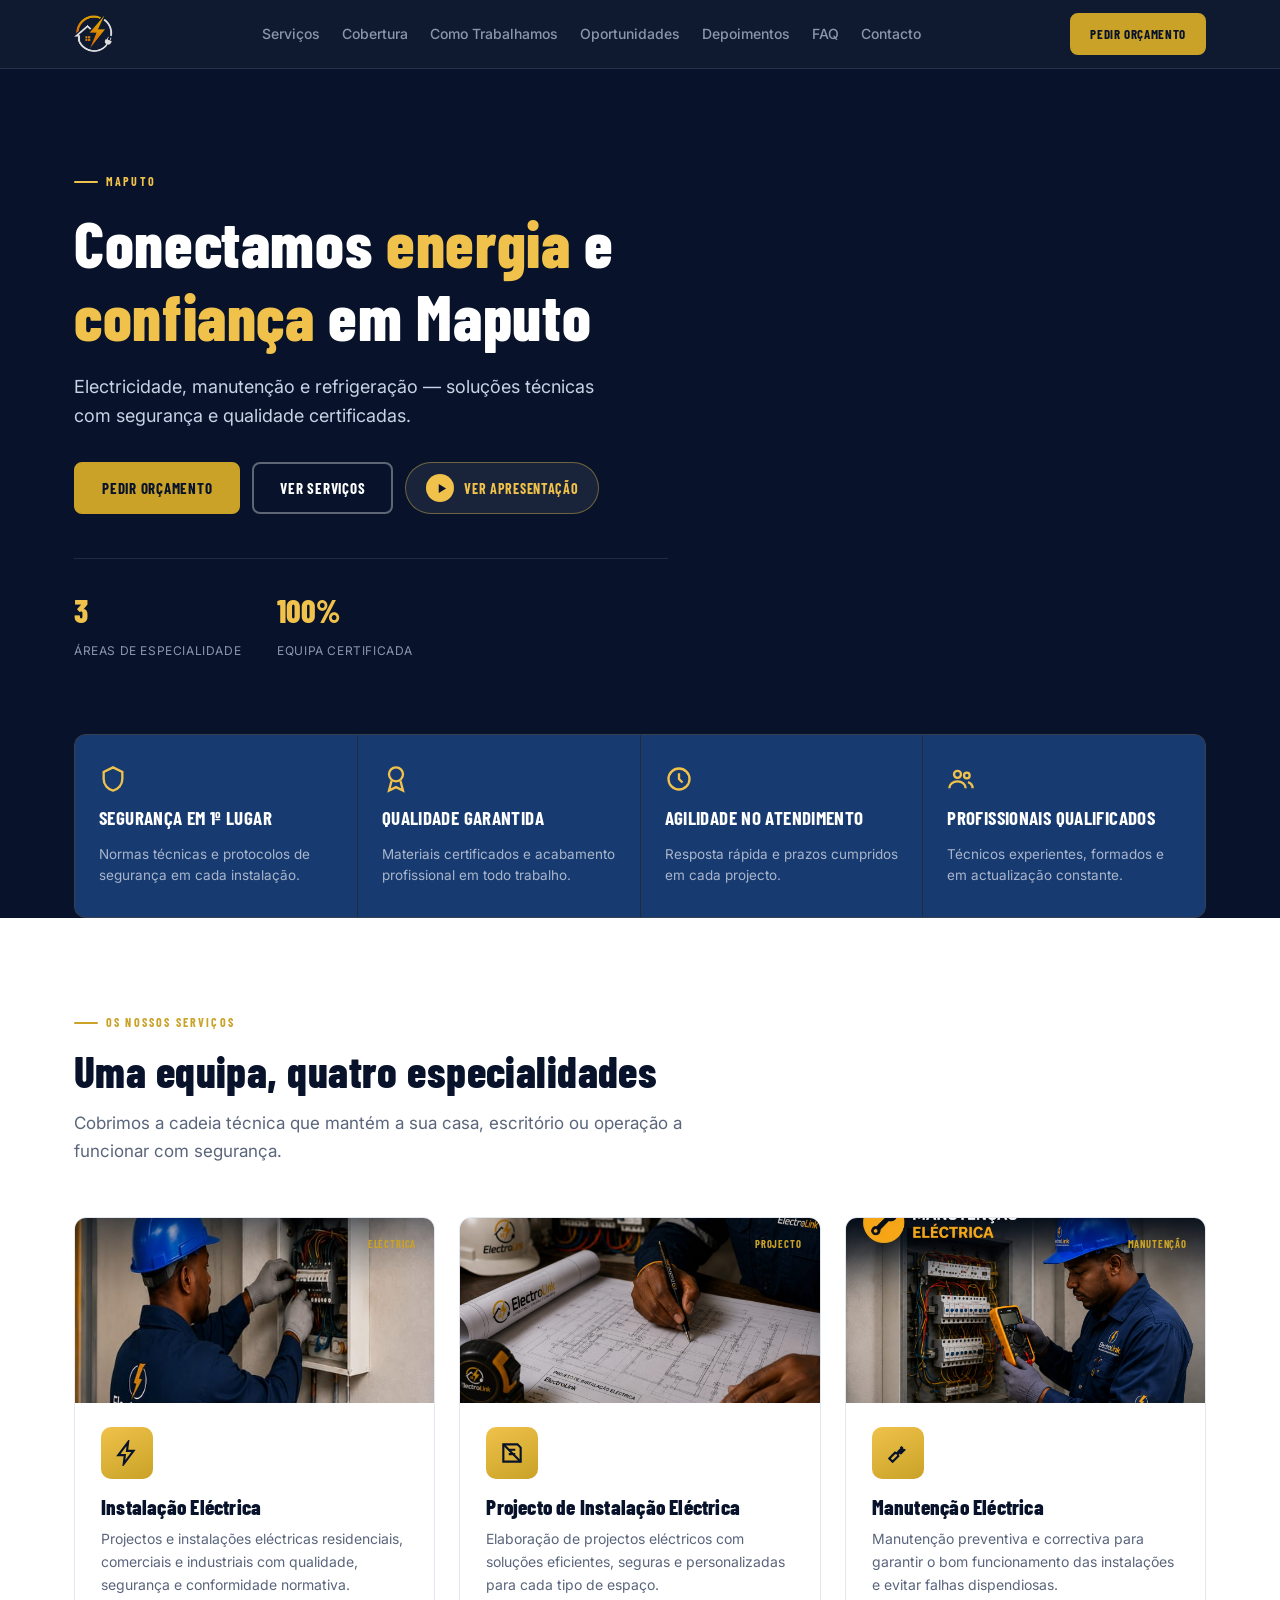
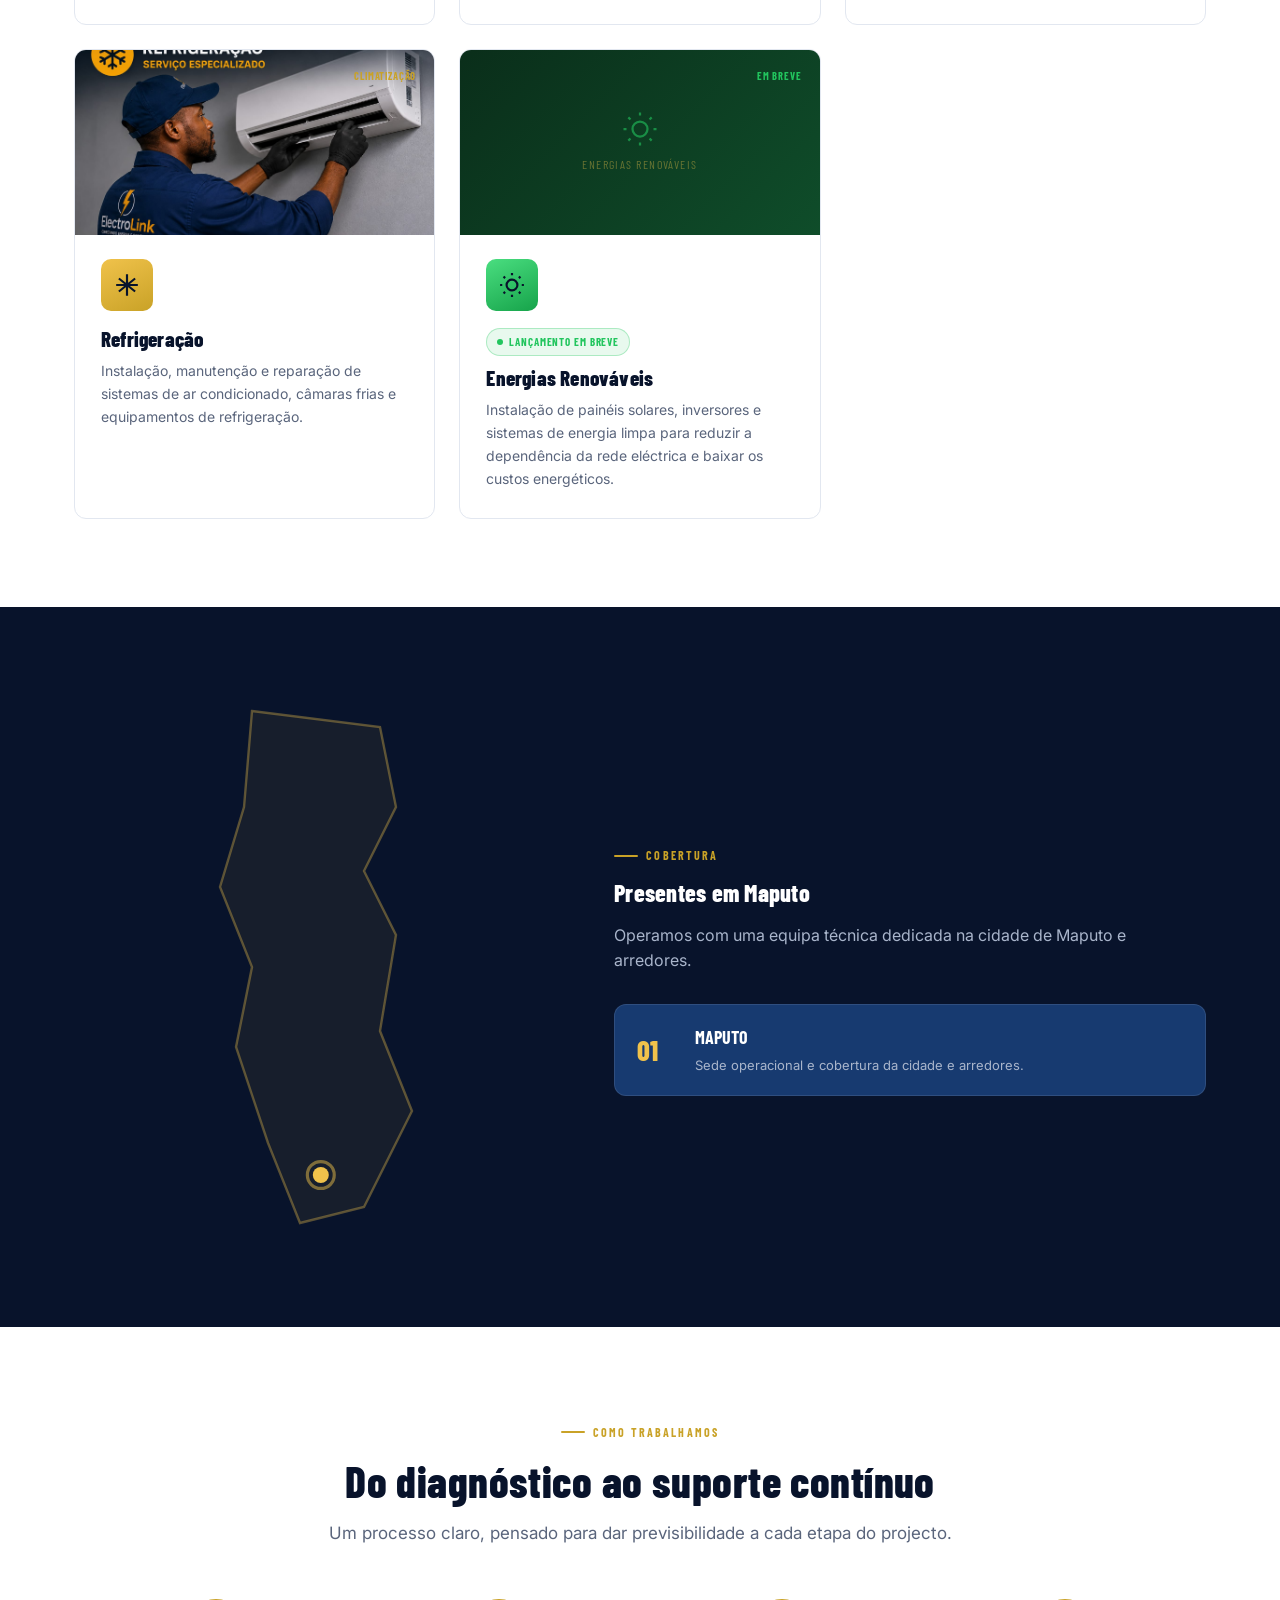
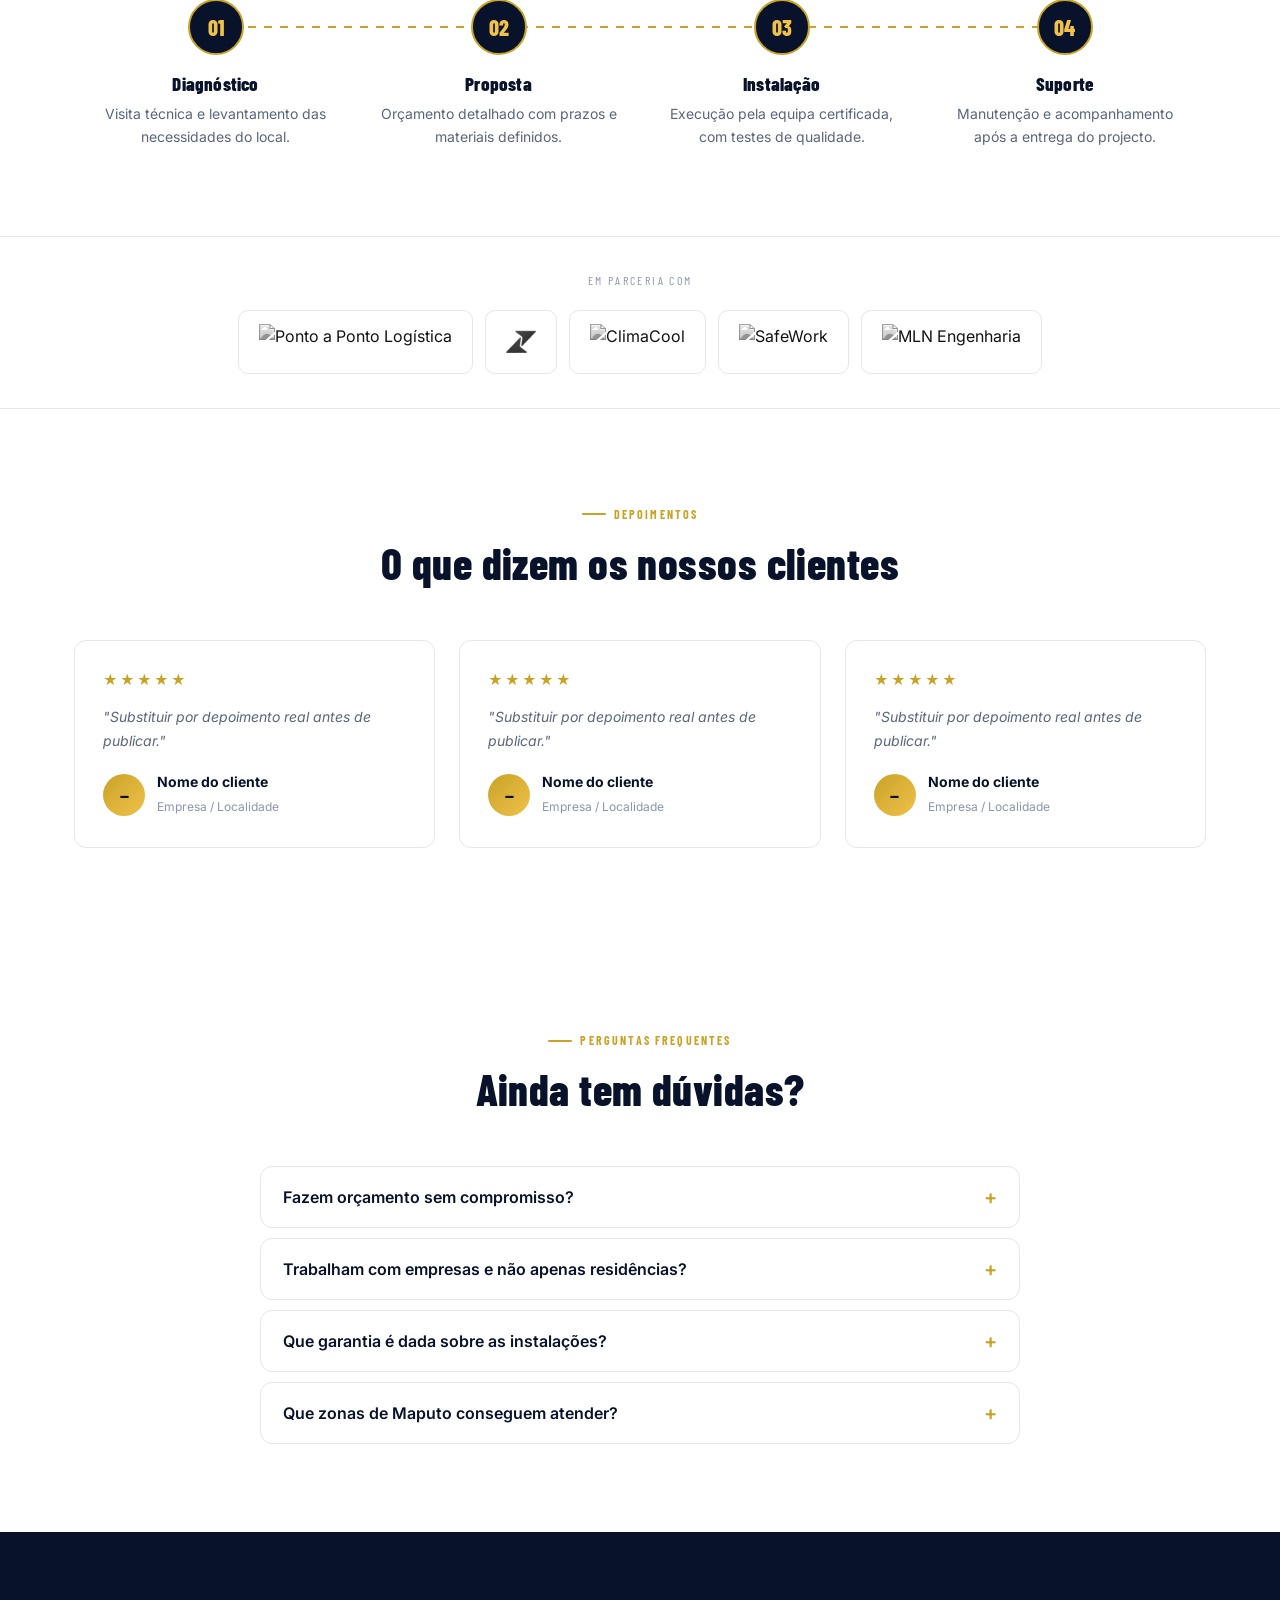
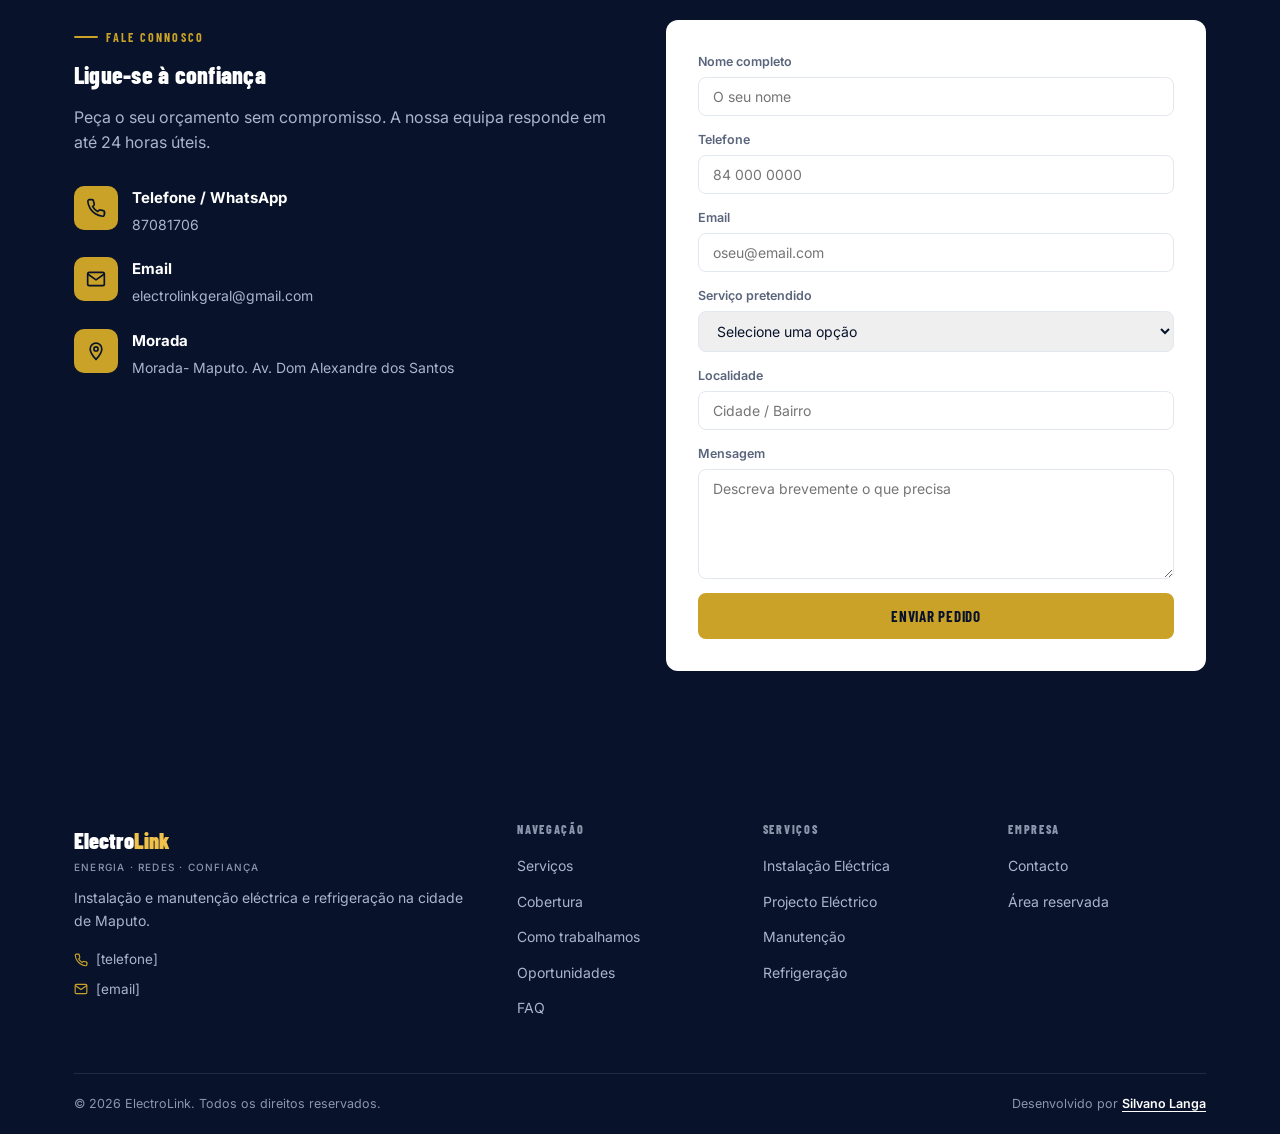
==== commit f42eb1fa: "feat: card energias renováveis e remover hero art" ====
--- a/index.html
+++ b/index.html
@@ -4,7 +4,7 @@
   <meta charset="UTF-8">
   <meta name="viewport" content="width=device-width, initial-scale=1.0">
   <meta name="description" content="ElectroLink — Instalação eléctrica, manutenção e refrigeração em Maputo, Moçambique.">
-  <title>ElectroLink — Energia e Confiança em Maputo</title>
+  <title>ElectroLink</title>
   <link rel="preconnect" href="https://fonts.googleapis.com">
   <link rel="preconnect" href="https://fonts.gstatic.com" crossorigin>
   <link href="https://fonts.googleapis.com/css2?family=Barlow+Condensed:wght@500;600;700;800&family=Inter:wght@400;500;600;700&display=swap" rel="stylesheet">
@@ -95,14 +95,6 @@
           <div class="hero-stat"><b>100%</b><span>Equipa certificada</span></div>
         </div>
       </div>
-      <div class="hero-art">
-        <div class="bolt-badge">
-          <svg viewBox="0 0 48 48" fill="none">
-            <path d="M24 4L8 16v6c0 11 6.8 19.6 16 22 9.2-2.4 16-11 16-22v-6L24 4z" stroke="#f0c24b" stroke-width="2" fill="none" stroke-linejoin="round"/>
-            <path d="M26 12L15 26h7l-2 10 12-15h-7l1-9z" fill="#f0c24b"/>
-          </svg>
-        </div>
-      </div>
     </div>
   </section>
 
@@ -211,6 +203,25 @@
             <div class="svc-icon"><svg viewBox="0 0 24 24" fill="none" stroke="currentColor" stroke-width="2"><path d="M12 2v20M4.5 6l15 12M19.5 6l-15 12M2 12h20"/></svg></div>
             <h3>Refrigeração</h3>
             <p>Instalação, manutenção e reparação de sistemas de ar condicionado, câmaras frias e equipamentos de refrigeração.</p>
+          </div>
+        </div>
+
+        <div class="svc-card">
+          <span class="svc-tag" style="color:#22c55e;">Em breve</span>
+          <div class="svc-photo-placeholder" style="display:flex;background:linear-gradient(135deg,#0a2e1a,#0f4d2a);">
+            <svg viewBox="0 0 24 24" fill="none" stroke="#22c55e" stroke-width="1.5" style="width:36px;height:36px;opacity:0.6;"><circle cx="12" cy="12" r="5"/><path d="M12 1v2M12 21v2M4.22 4.22l1.42 1.42M18.36 18.36l1.42 1.42M1 12h2M21 12h2M4.22 19.78l1.42-1.42M18.36 5.64l1.42-1.42"/></svg>
+            Energias Renováveis
+          </div>
+          <div class="svc-card-body">
+            <div class="svc-icon" style="background:linear-gradient(155deg,#4ade80,#16a34a);">
+              <svg viewBox="0 0 24 24" fill="none" stroke="currentColor" stroke-width="2"><circle cx="12" cy="12" r="5"/><path d="M12 1v2M12 21v2M4.22 4.22l1.42 1.42M18.36 18.36l1.42 1.42M1 12h2M21 12h2M4.22 19.78l1.42-1.42M18.36 5.64l1.42-1.42"/></svg>
+            </div>
+            <div style="display:inline-flex;align-items:center;gap:6px;background:rgba(34,197,94,0.1);border:1px solid rgba(34,197,94,0.3);padding:4px 10px;border-radius:999px;margin-bottom:10px;">
+              <span style="width:6px;height:6px;border-radius:50%;background:#22c55e;display:block;animation:pulse-dot 1.5s infinite;"></span>
+              <span style="font-size:11px;font-weight:700;color:#22c55e;font-family:'Barlow Condensed',sans-serif;letter-spacing:0.08em;text-transform:uppercase;">Lançamento em breve</span>
+            </div>
+            <h3>Energias Renováveis</h3>
+            <p>Instalação de painéis solares, inversores e sistemas de energia limpa para reduzir a dependência da rede eléctrica e baixar os custos energéticos.</p>
           </div>
         </div>
 
@@ -523,10 +534,6 @@
       <span>© 2026 ElectroLink. Todos os direitos reservados.</span>
       <span>Desenvolvido por <a href="https://silvano-26.vercel.app/" target="_blank" rel="noopener noreferrer" style="color:var(--white);font-weight:600;text-decoration:underline;text-underline-offset:3px;">Silvano Langa</a></span>
     </div>
-    <div class="footer-bottom">
-      <span>© 2026 ElectroLink. Todos os direitos reservados.</span>
-      <span>Maputo, Moçambique</span>
-    </div>
   </div>
 </footer>
 
--- a/assets/css/main.css
+++ b/assets/css/main.css
@@ -194,6 +194,10 @@
 .svc-icon svg { width:26px; height:26px; color:var(--navy-deep); }
 .svc-card h3 { font-size:21px; color:var(--navy-deep); margin-bottom:8px; }
 .svc-card p { color:var(--gray-600); font-size:14px; line-height:1.65; }
+@keyframes pulse-dot {
+  0%, 100% { opacity:1; transform:scale(1); }
+  50% { opacity:0.5; transform:scale(1.4); }
+}
 
 /* ── COBERTURA ── */
 .coverage { display:grid; grid-template-columns:0.9fr 1.1fr; gap:56px; align-items:center; }
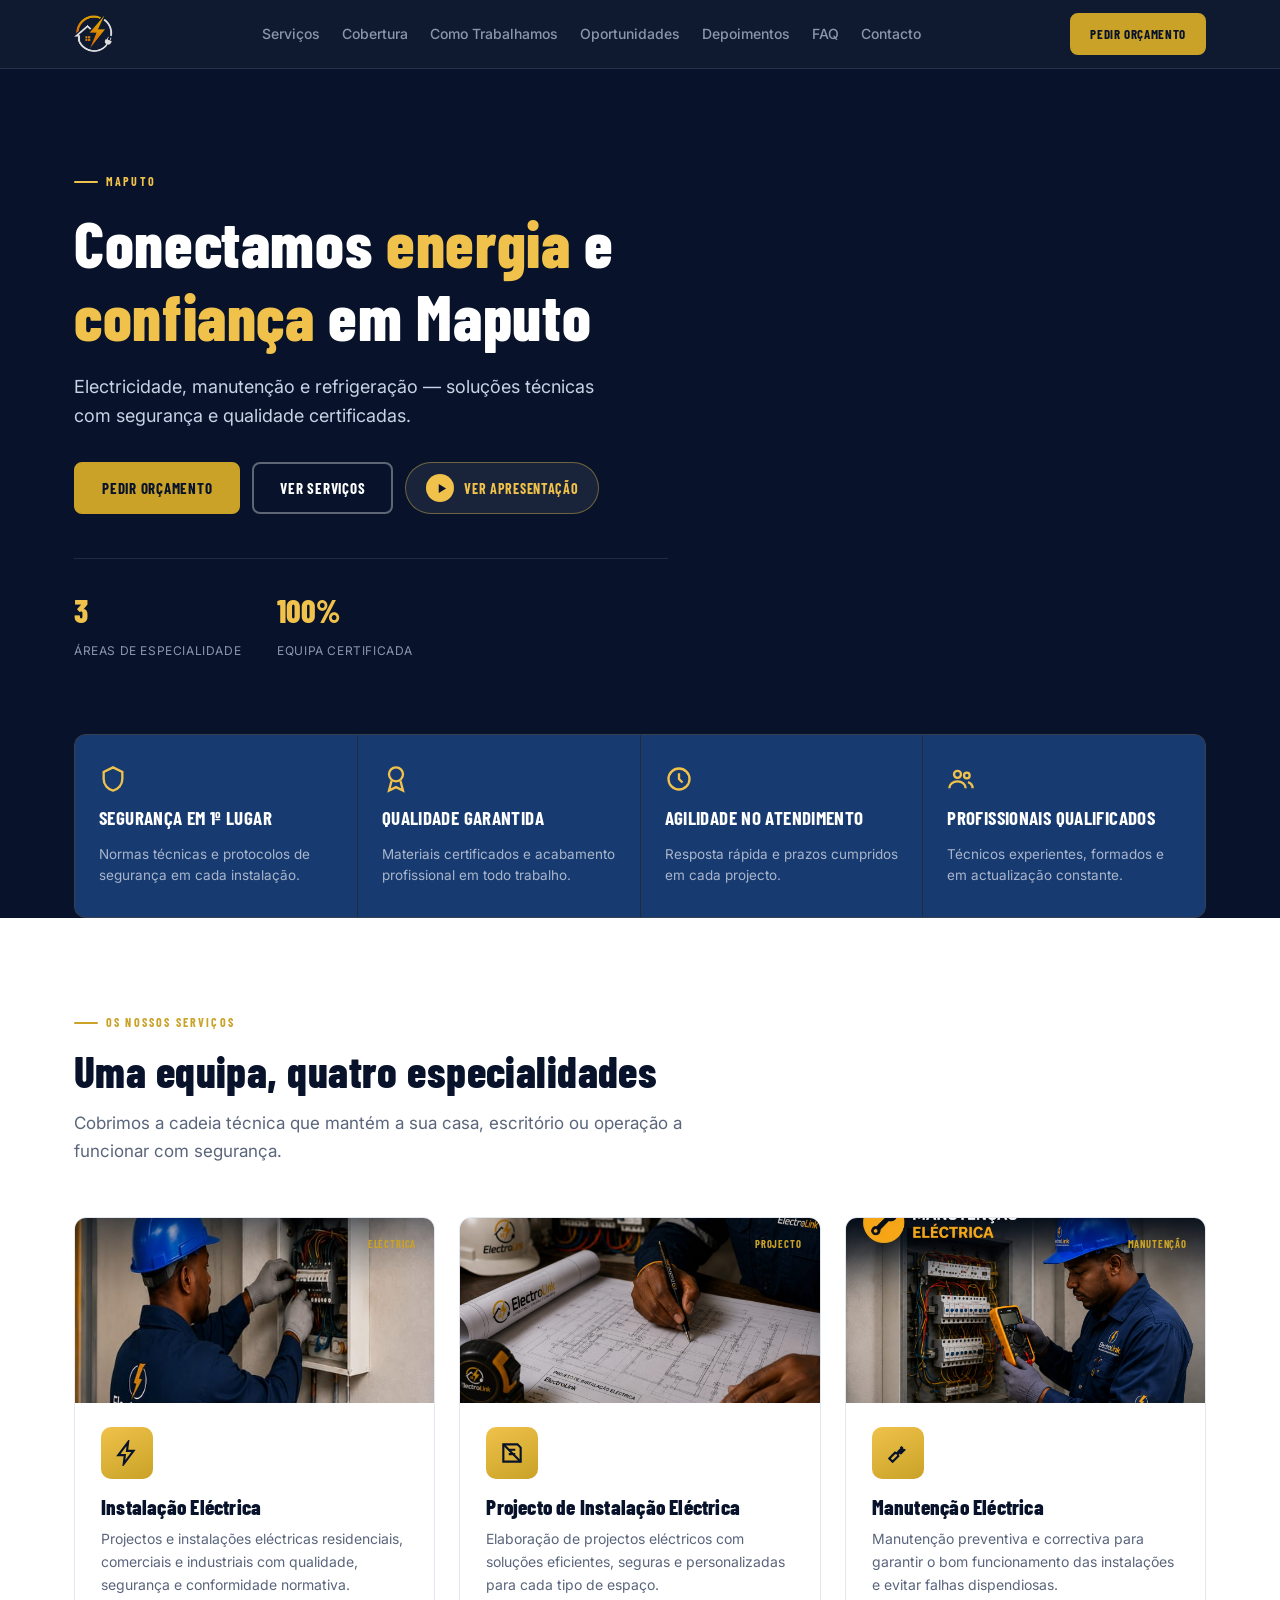
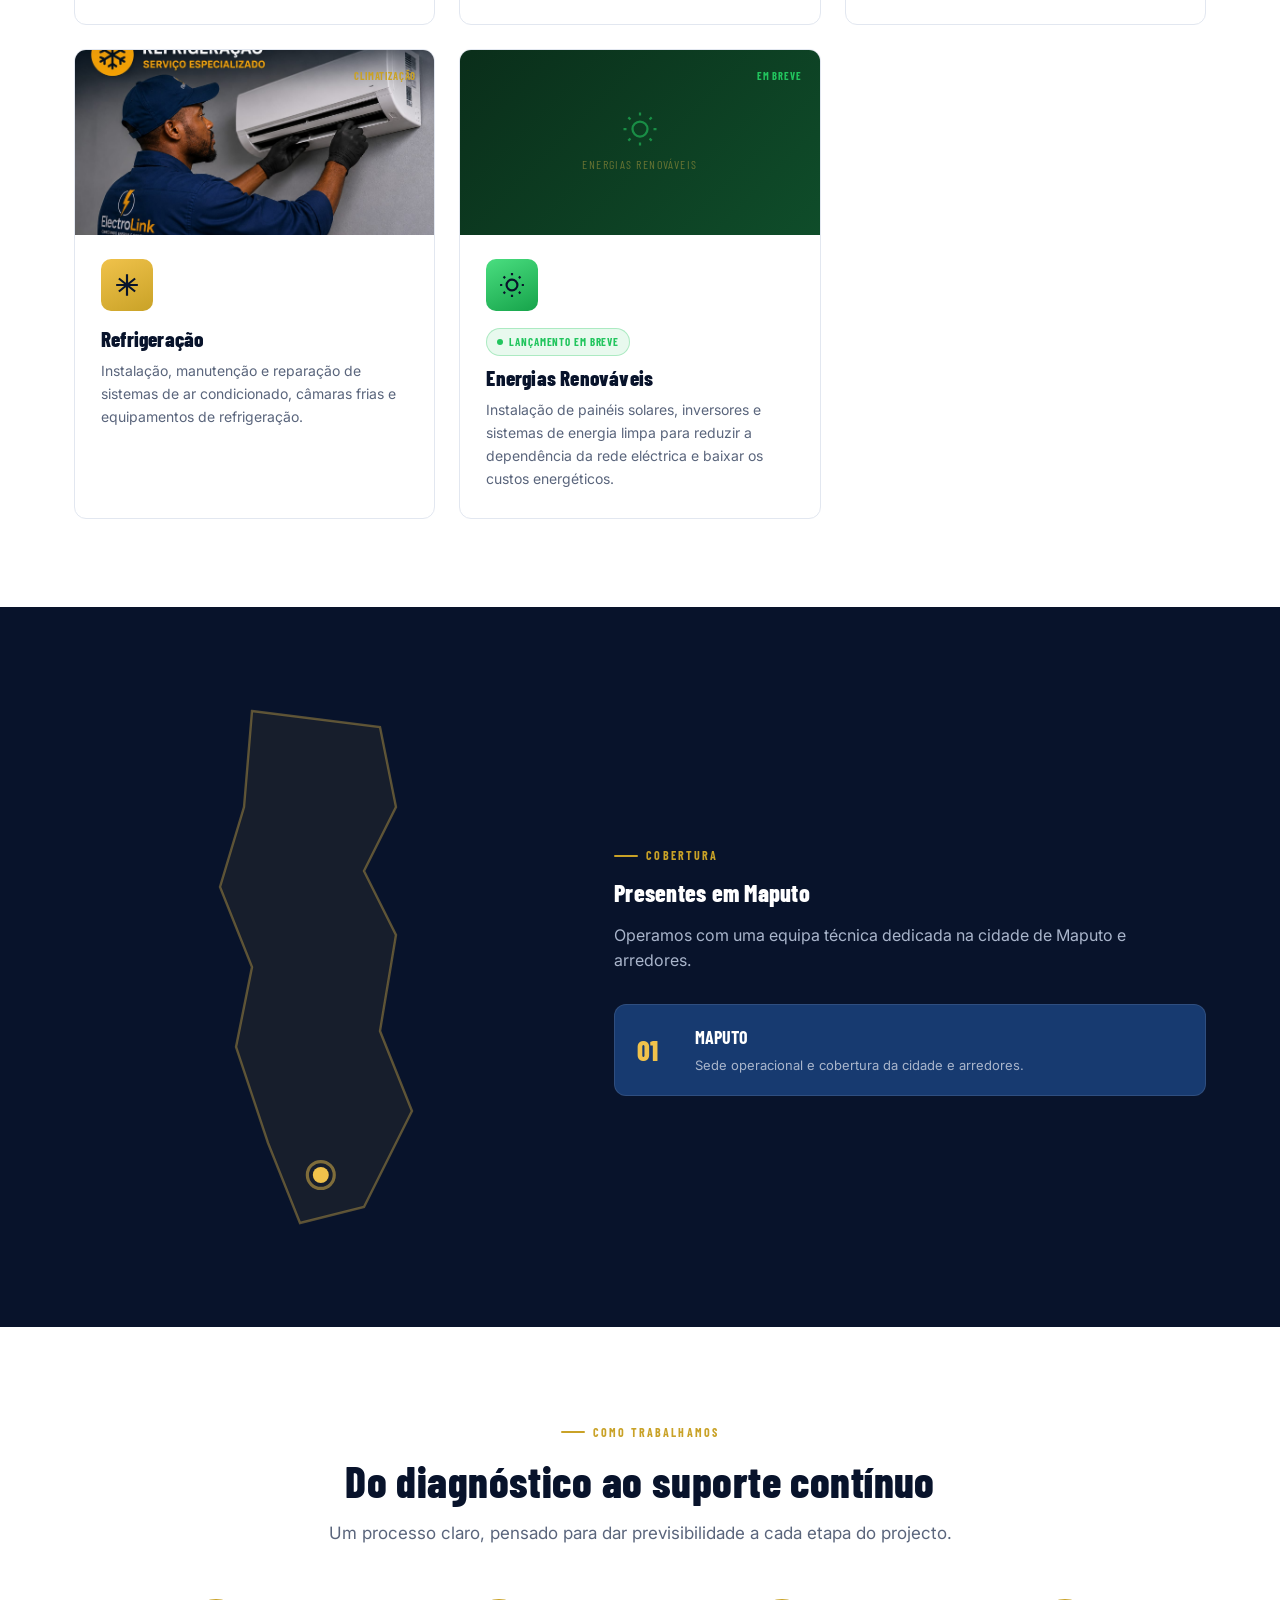
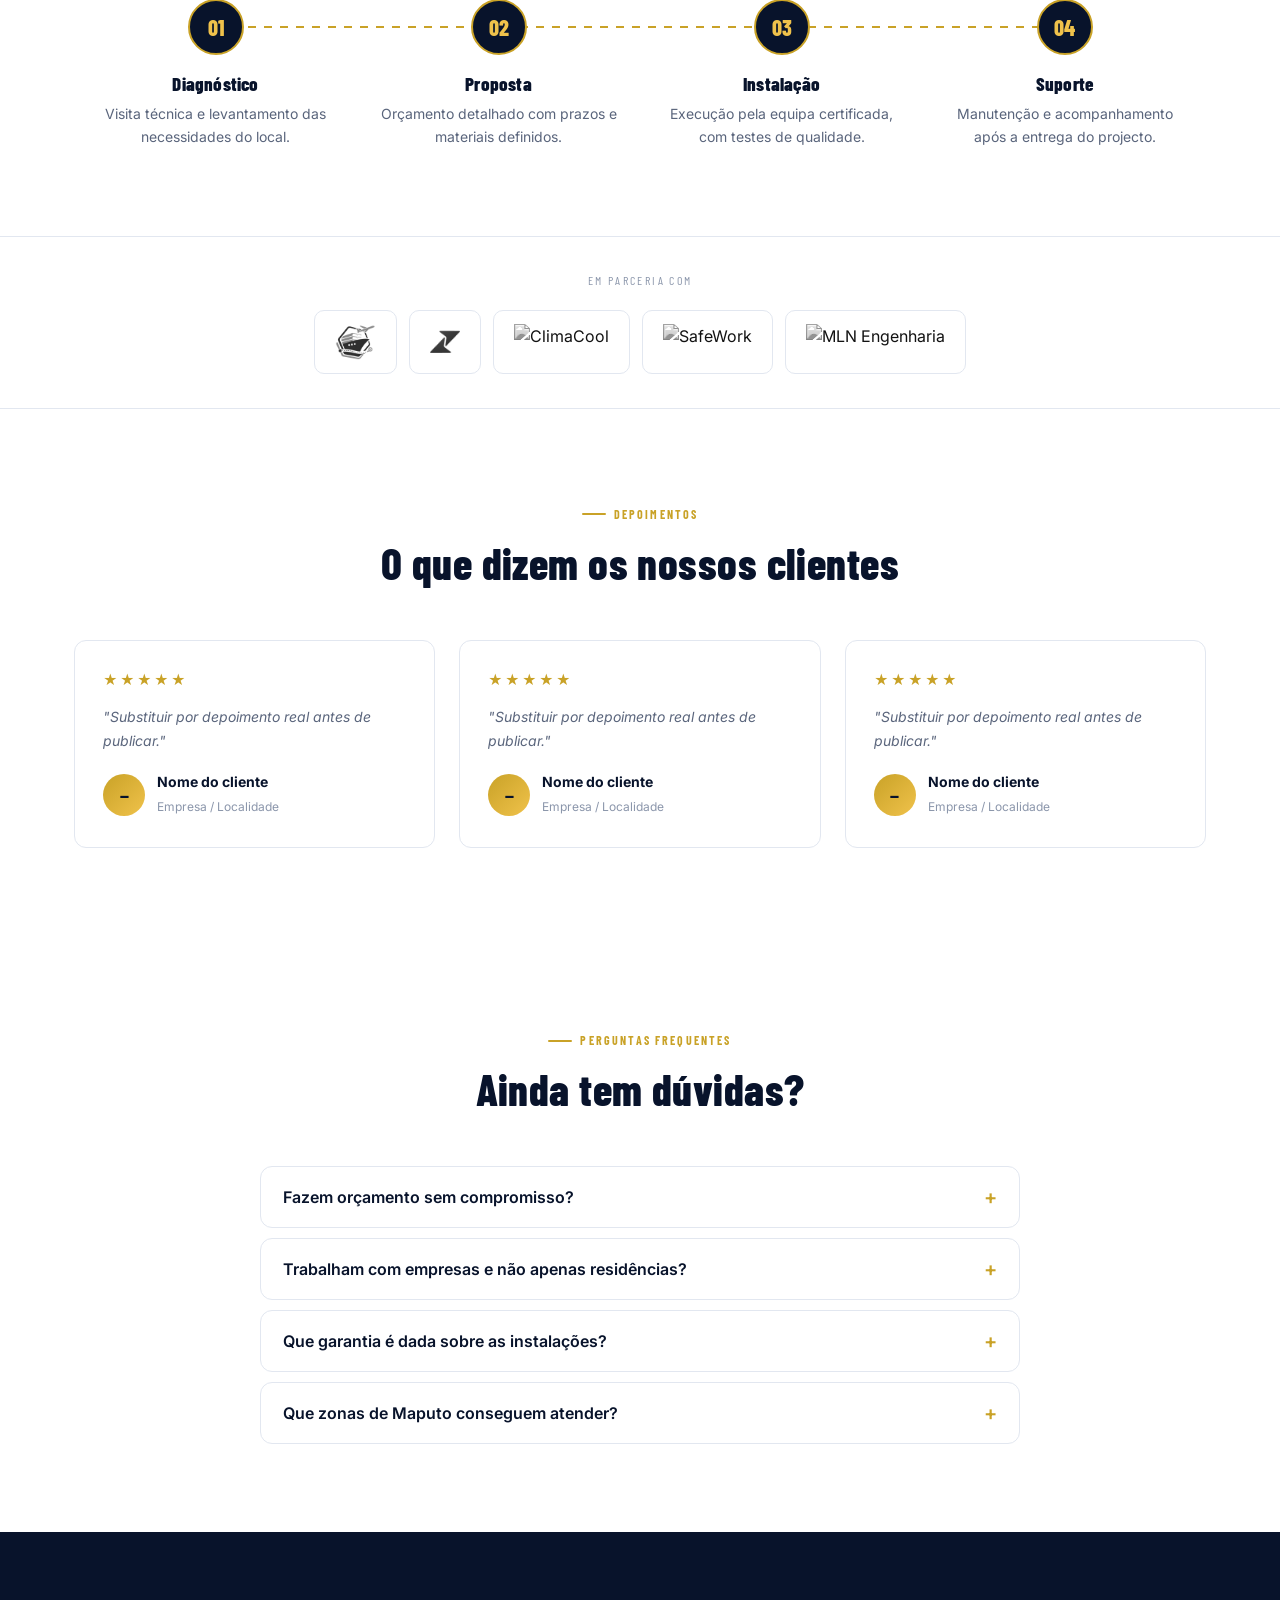
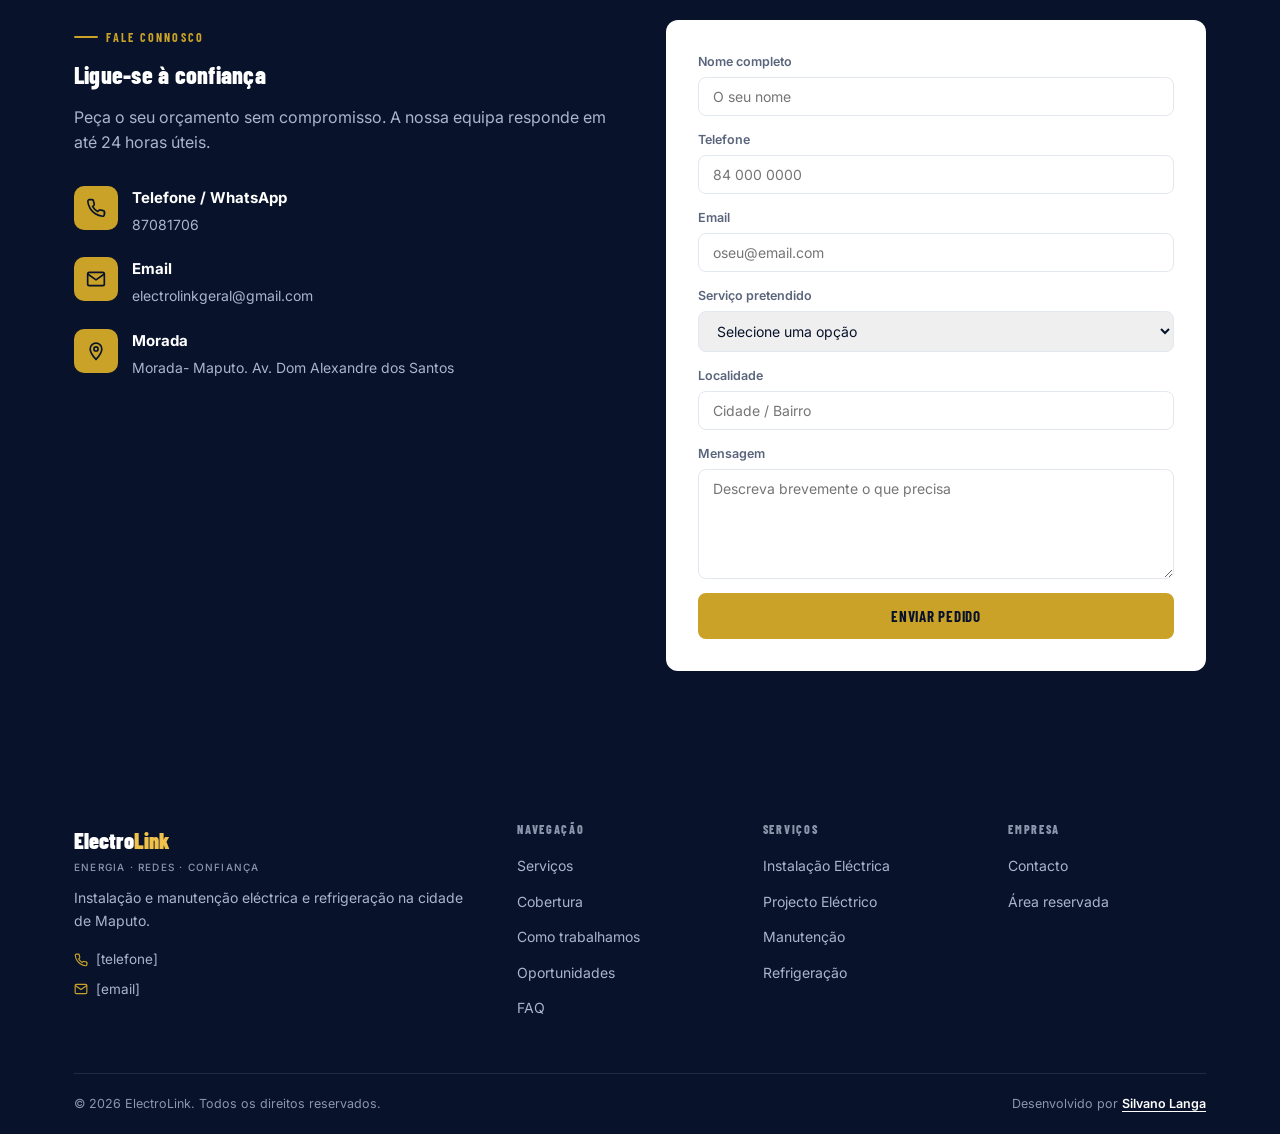
==== commit b8f1530a: "parceiro: ponto a ponto logistica" ====
--- a/index.html
+++ b/index.html
@@ -336,7 +336,7 @@
       <p class="partners-label">Em parceria com</p>
       <div class="partners-row reveal">
         <a href="#" class="partner-logo-wrap" title="Ponto a Ponto Logística">
-          <img src="assets/images/parceiros/parceiro-1.png" alt="Ponto a Ponto Logística">
+          <img src="assets/images/parceiros/ponto a ponto.png" alt="Ponto a Ponto Logística">
         </a>
         <a href="#" class="partner-logo-wrap" title="ZULA">
           <img src="assets/images/parceiros/ZULA.png" alt="ZULA">
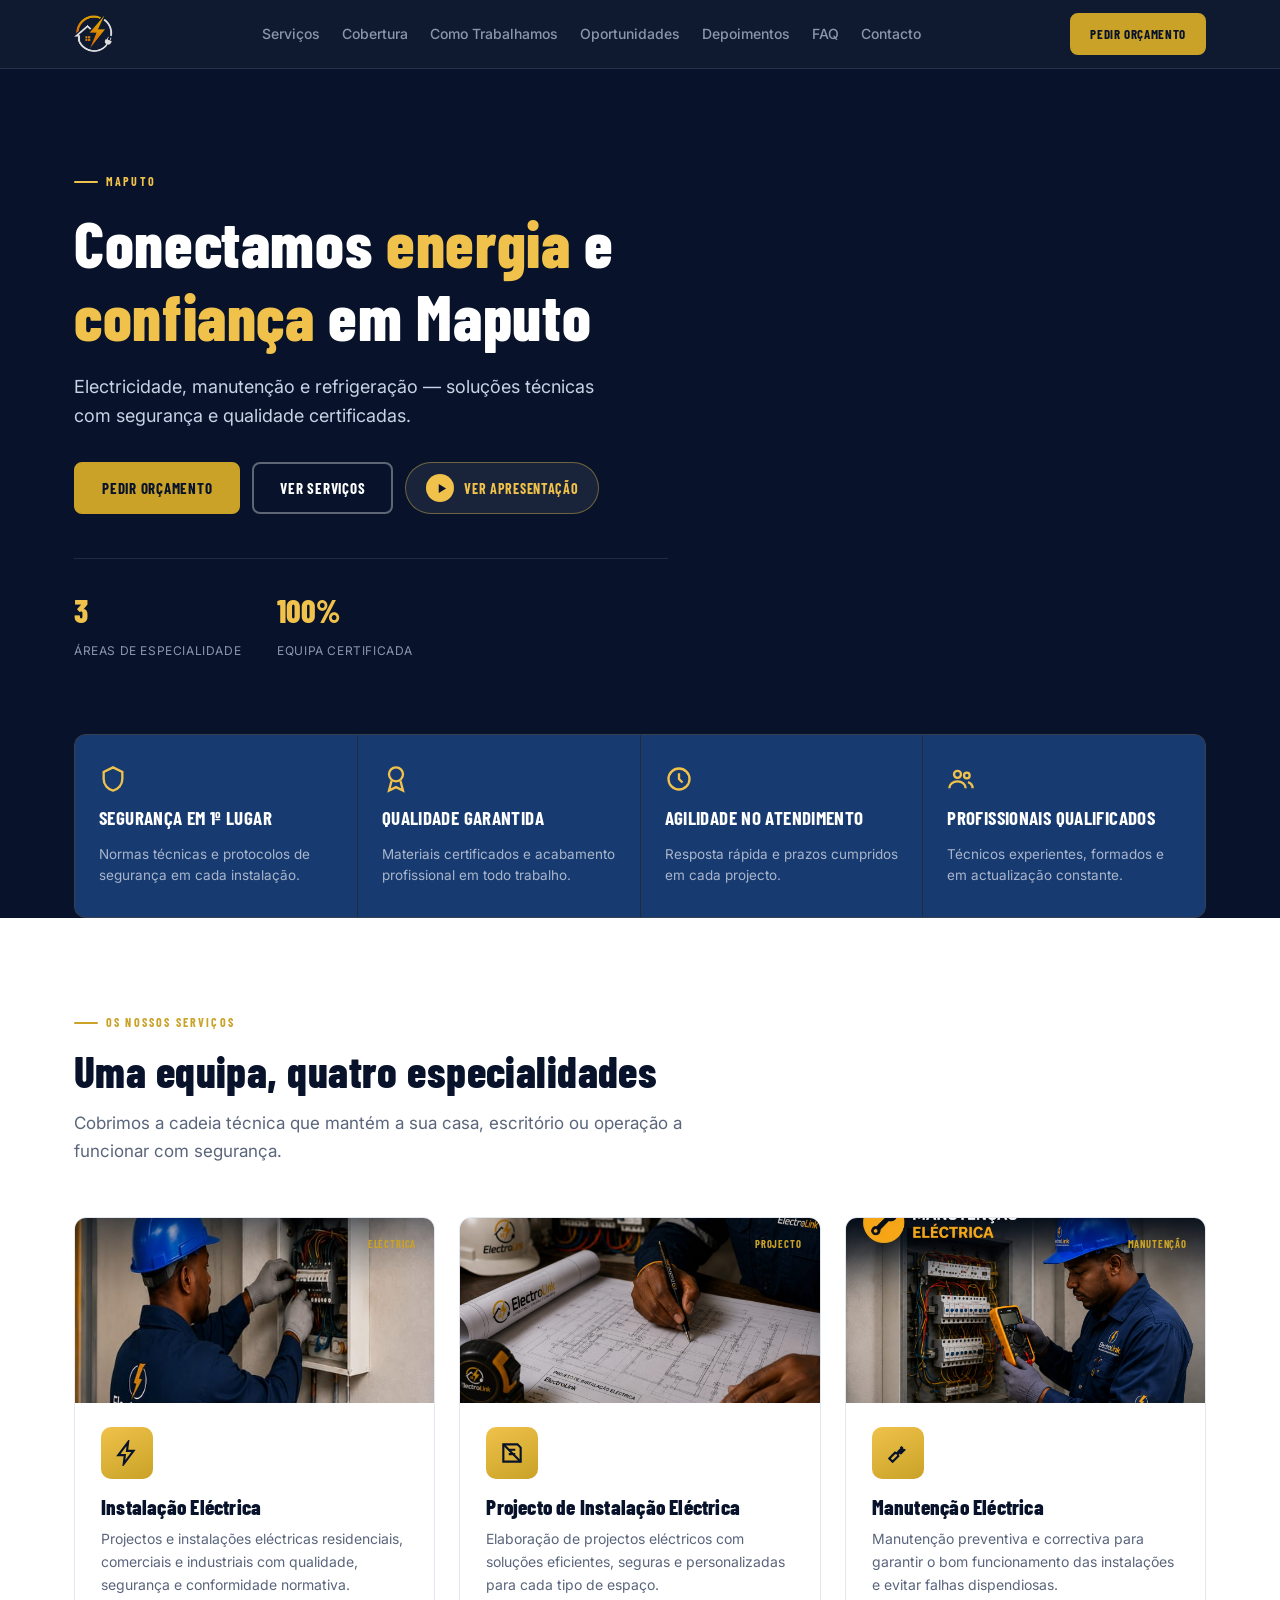
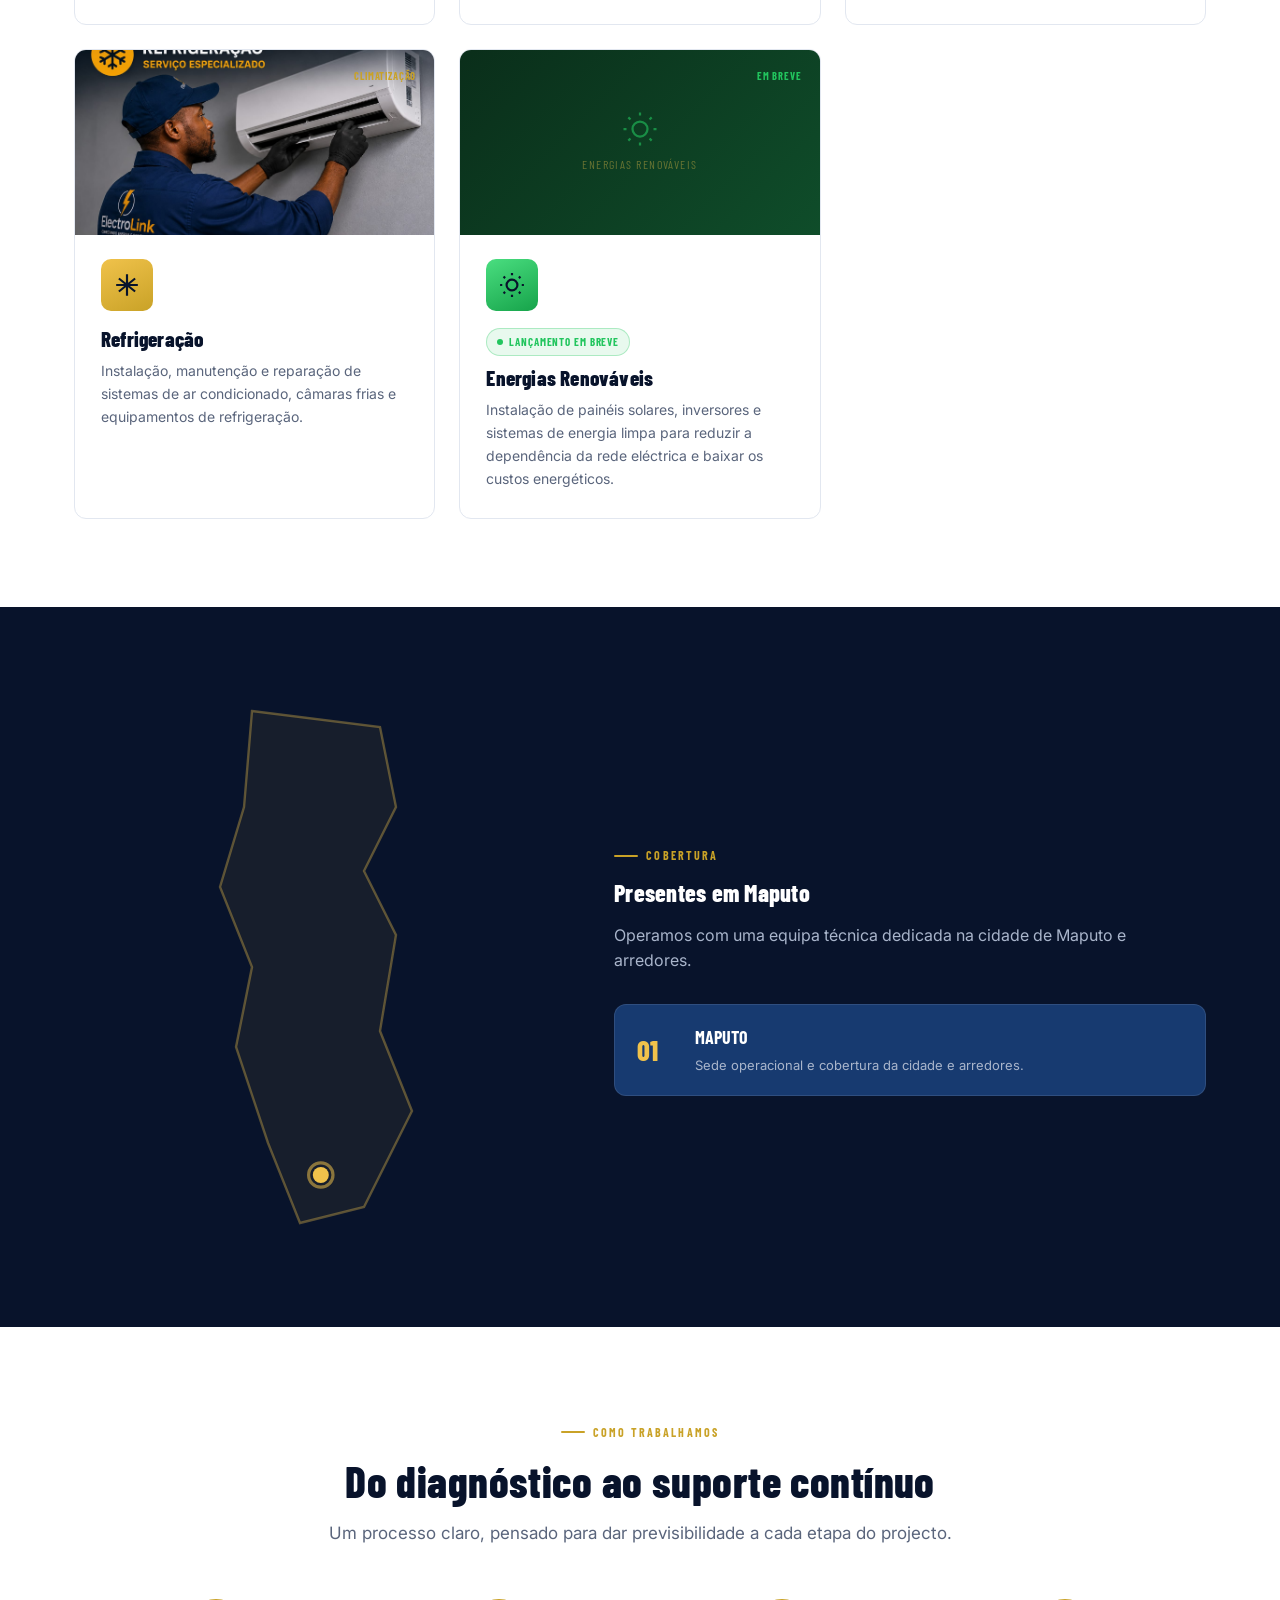
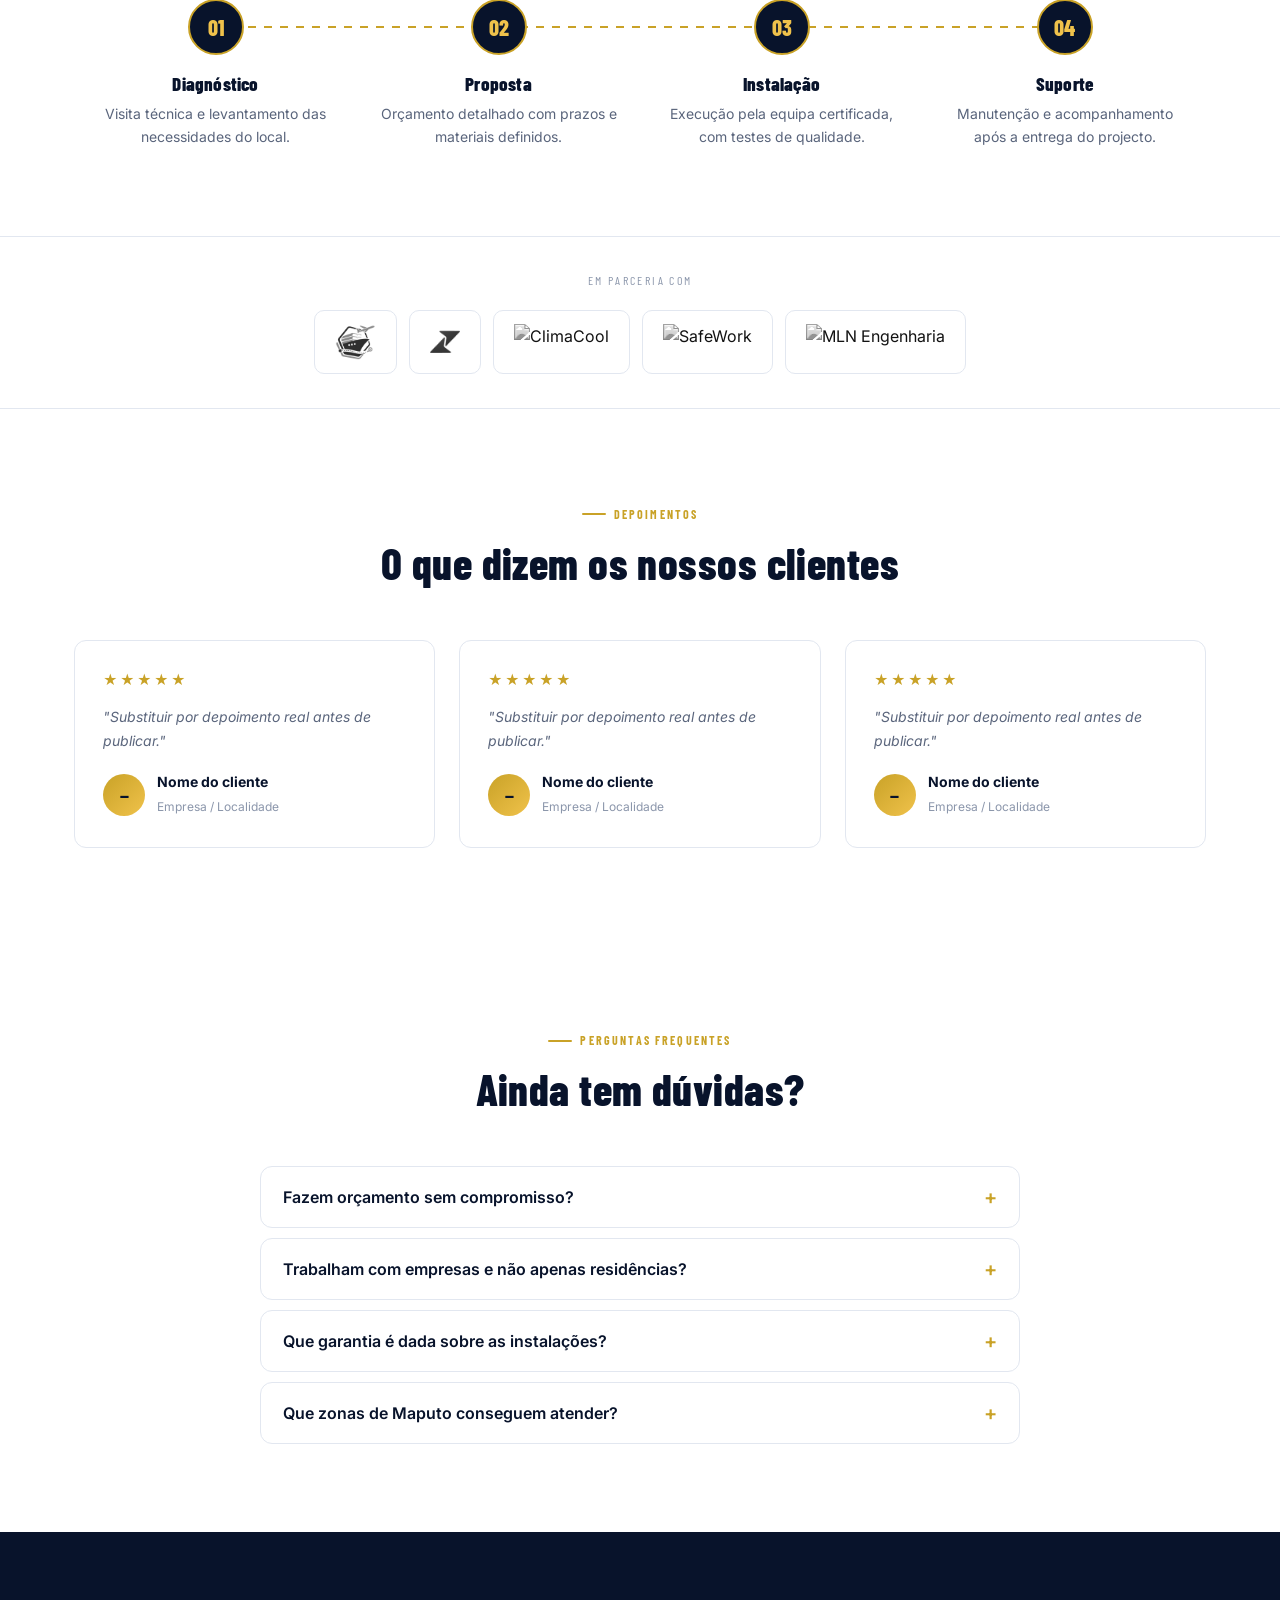
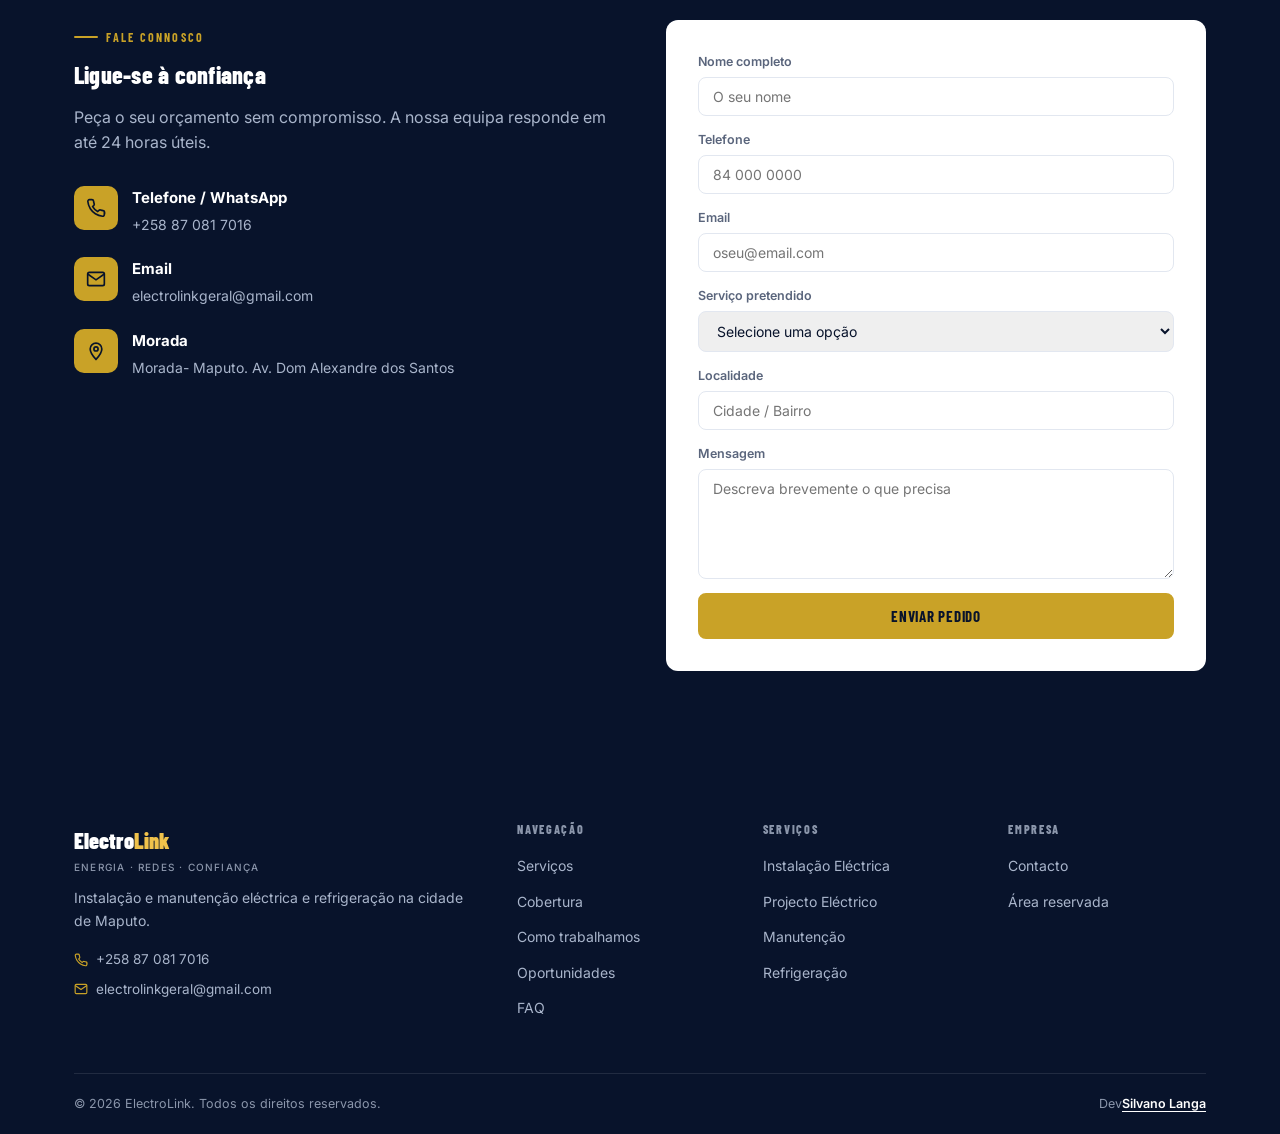
==== commit 2af433fc: "contactos e email" ====
--- a/index.html
+++ b/index.html
@@ -428,7 +428,7 @@
         <div class="contact-info">
           <div class="contact-item">
             <div class="contact-icon"><svg viewBox="0 0 24 24" fill="none" stroke="currentColor" stroke-width="2"><path d="M22 16.9v3a2 2 0 01-2.2 2 19.8 19.8 0 01-8.6-3 19.5 19.5 0 01-6-6 19.8 19.8 0 01-3-8.7A2 2 0 014.1 2h3a2 2 0 012 1.7c.1 1 .3 2 .7 3a2 2 0 01-.4 2.1L8 10.3a16 16 0 006 6l1.5-1.4a2 2 0 012.1-.4c1 .4 2 .6 3 .7a2 2 0 011.7 2z"/></svg></div>
-            <div><b>Telefone / WhatsApp</b><span>87081706
+            <div><b>Telefone / WhatsApp</b><span>+258 87 081 7016
               
             </span></div>
           </div>
@@ -499,8 +499,8 @@
         </a>
         <p>Instalação e manutenção eléctrica e refrigeração na cidade de Maputo.</p>
         <div class="footer-contact">
-          <span><svg viewBox="0 0 24 24" fill="none" stroke="currentColor" stroke-width="2"><path d="M22 16.9v3a2 2 0 01-2.2 2 19.8 19.8 0 01-8.6-3 19.5 19.5 0 01-6-6 19.8 19.8 0 01-3-8.7A2 2 0 014.1 2h3a2 2 0 012 1.7c.1 1 .3 2 .7 3a2 2 0 01-.4 2.1L8 10.3a16 16 0 006 6l1.5-1.4a2 2 0 012.1-.4c1 .4 2 .6 3 .7a2 2 0 011.7 2z"/></svg>[telefone]</span>
-          <span><svg viewBox="0 0 24 24" fill="none" stroke="currentColor" stroke-width="2"><rect x="2" y="4" width="20" height="16" rx="2"/><path d="M2 6l10 7 10-7"/></svg>[email]</span>
+          <span><svg viewBox="0 0 24 24" fill="none" stroke="currentColor" stroke-width="2"><path d="M22 16.9v3a2 2 0 01-2.2 2 19.8 19.8 0 01-8.6-3 19.5 19.5 0 01-6-6 19.8 19.8 0 01-3-8.7A2 2 0 014.1 2h3a2 2 0 012 1.7c.1 1 .3 2 .7 3a2 2 0 01-.4 2.1L8 10.3a16 16 0 006 6l1.5-1.4a2 2 0 012.1-.4c1 .4 2 .6 3 .7a2 2 0 011.7 2z"/></svg>+258 87 081 7016</span>
+          <span><svg viewBox="0 0 24 24" fill="none" stroke="currentColor" stroke-width="2"><rect x="2" y="4" width="20" height="16" rx="2"/><path d="M2 6l10 7 10-7"/></svg>electrolinkgeral@gmail.com</span>
         </div>
       </div>
       <div class="footer-col">
@@ -532,7 +532,7 @@
     </div>
     <div class="footer-bottom">
       <span>© 2026 ElectroLink. Todos os direitos reservados.</span>
-      <span>Desenvolvido por <a href="https://silvano-26.vercel.app/" target="_blank" rel="noopener noreferrer" style="color:var(--white);font-weight:600;text-decoration:underline;text-underline-offset:3px;">Silvano Langa</a></span>
+      <span>Dev<a href="https://silvano-26.vercel.app/" target="_blank" rel="noopener noreferrer" style="color:var(--white);font-weight:600;text-decoration:underline;text-underline-offset:3px;">Silvano Langa</a></span>
     </div>
   </div>
 </footer>
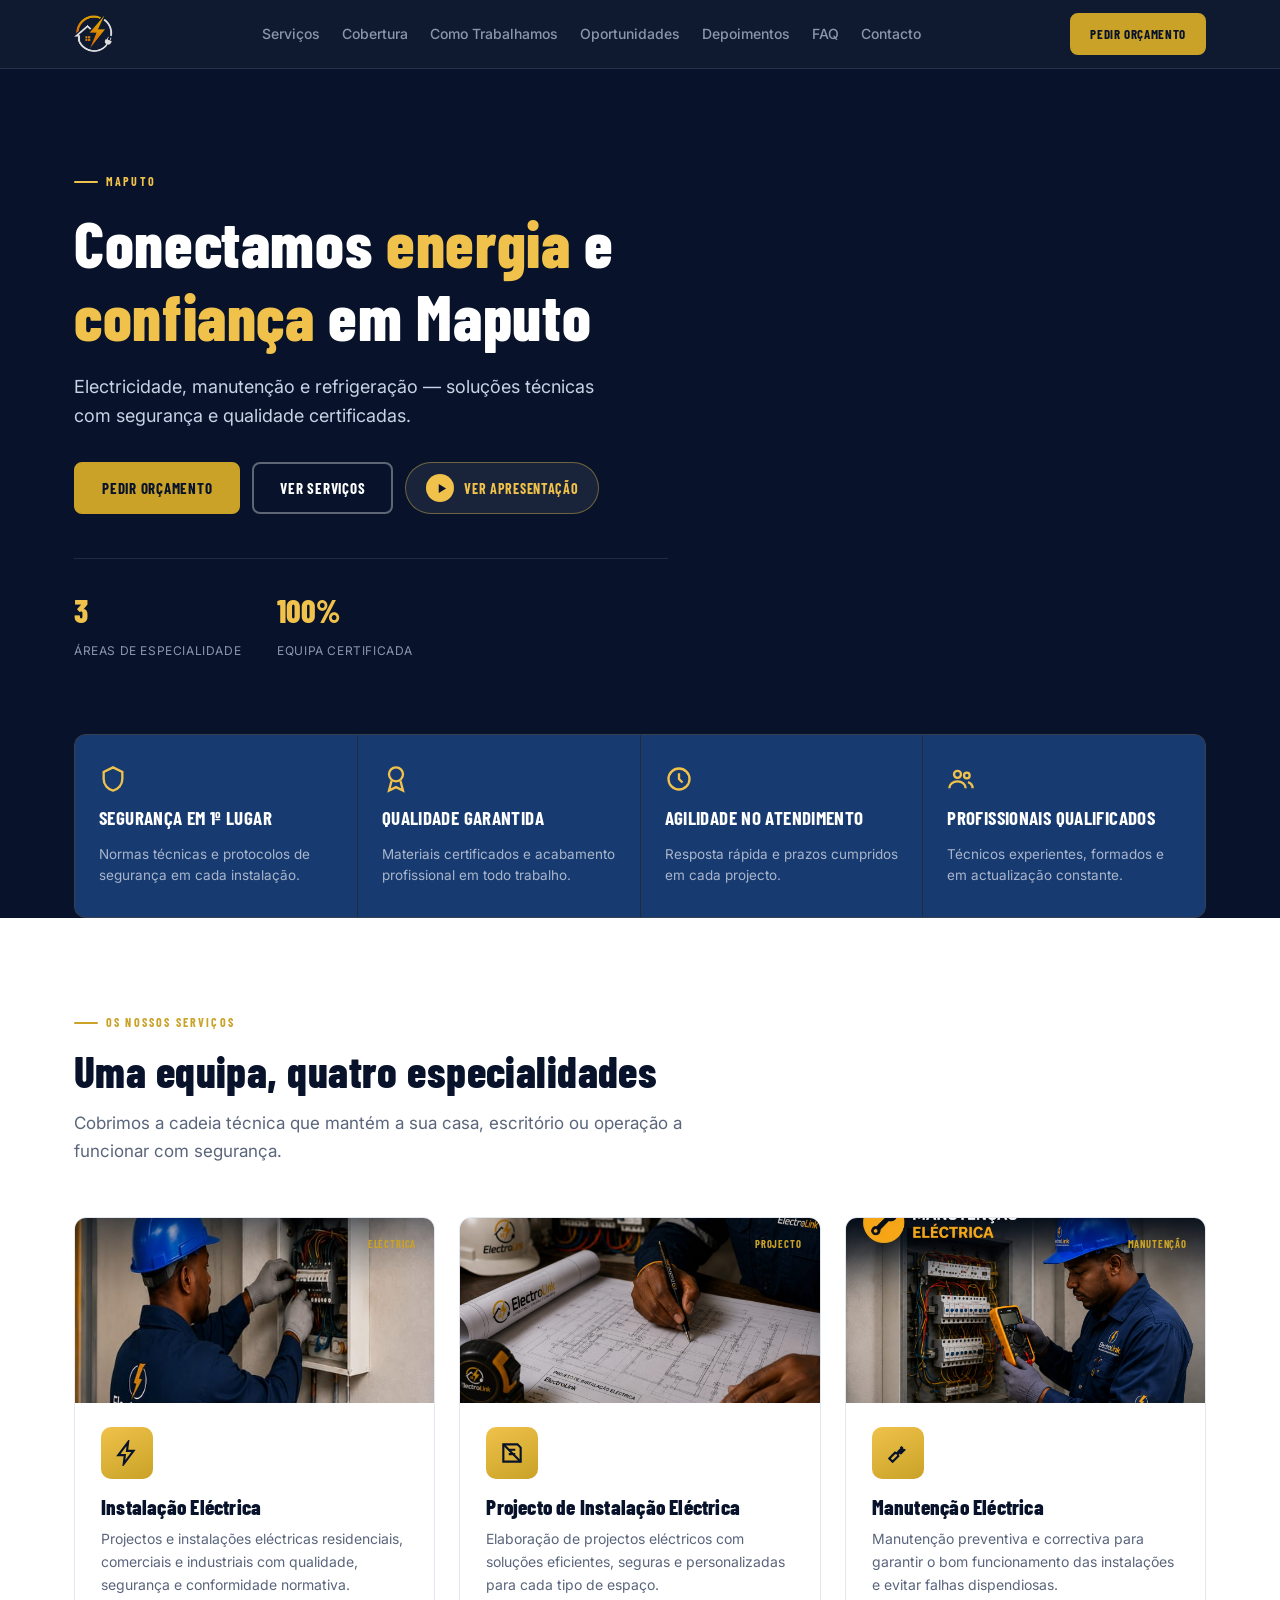
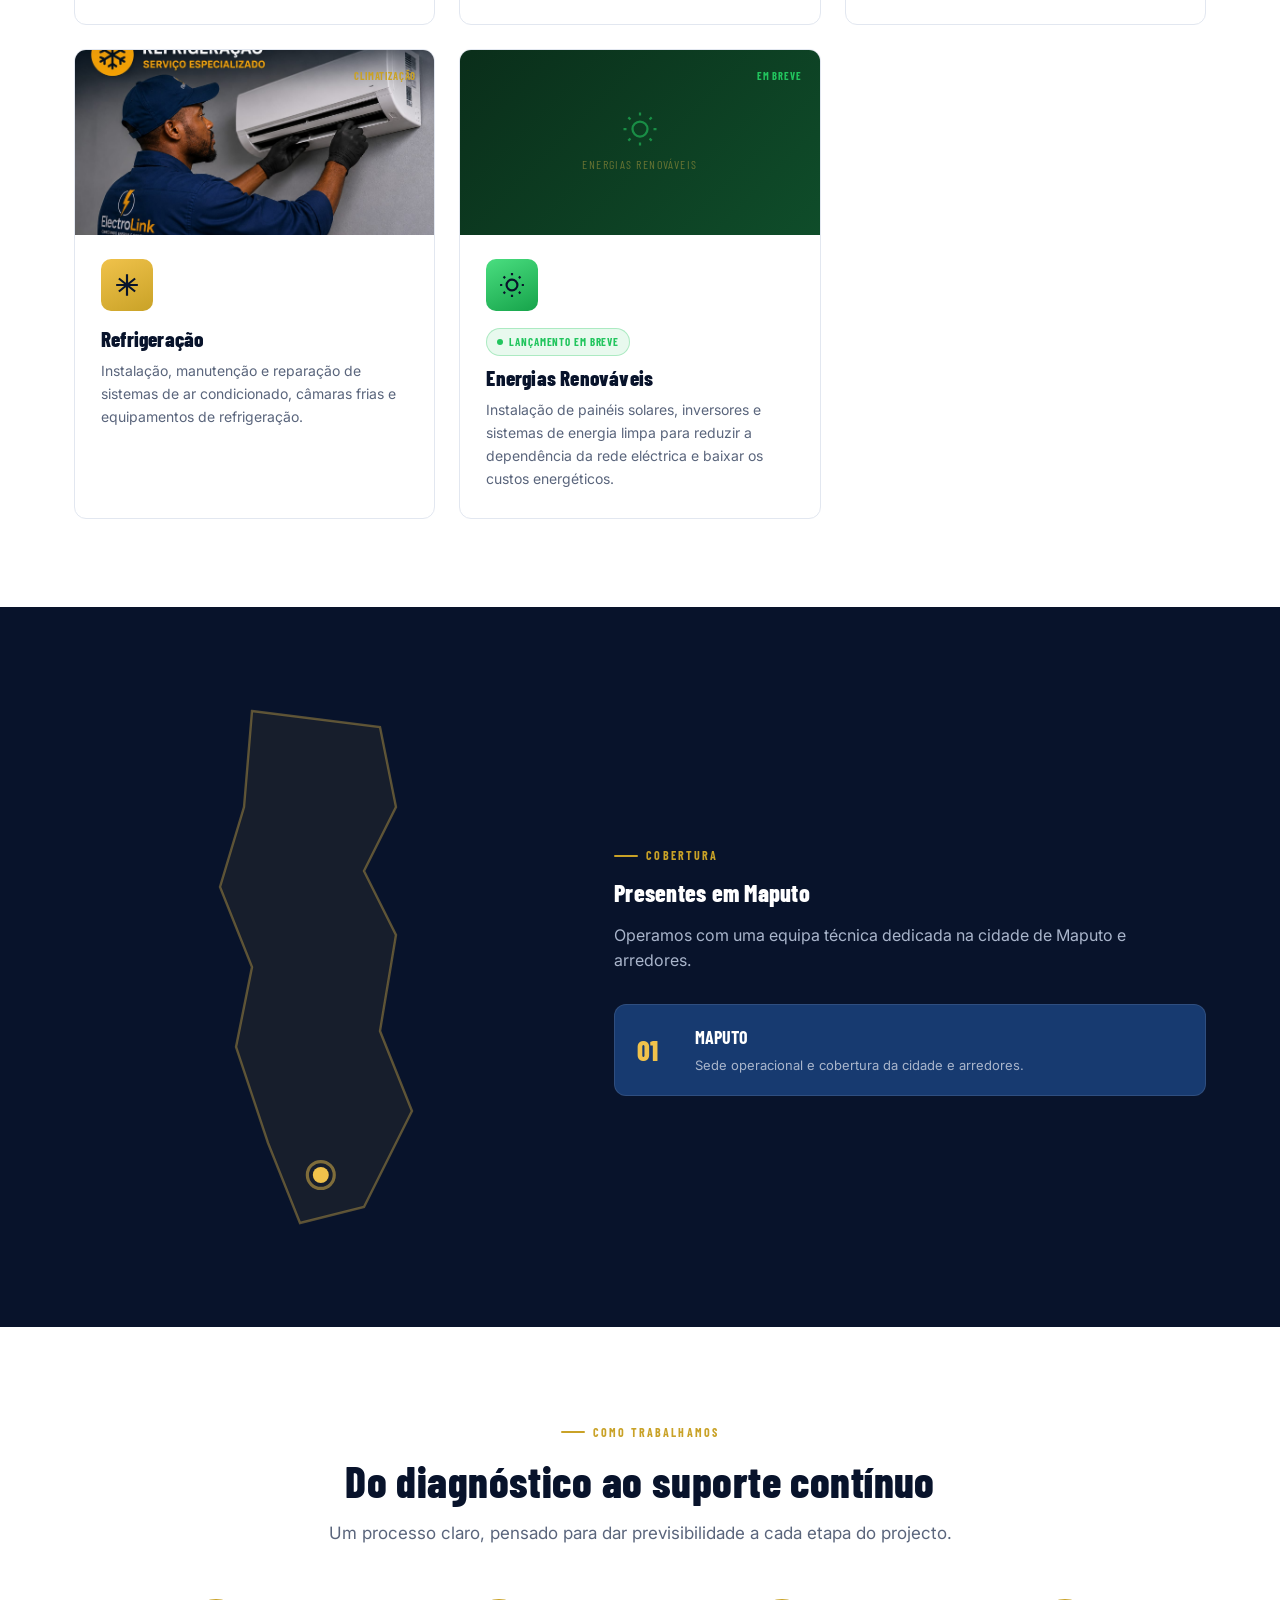
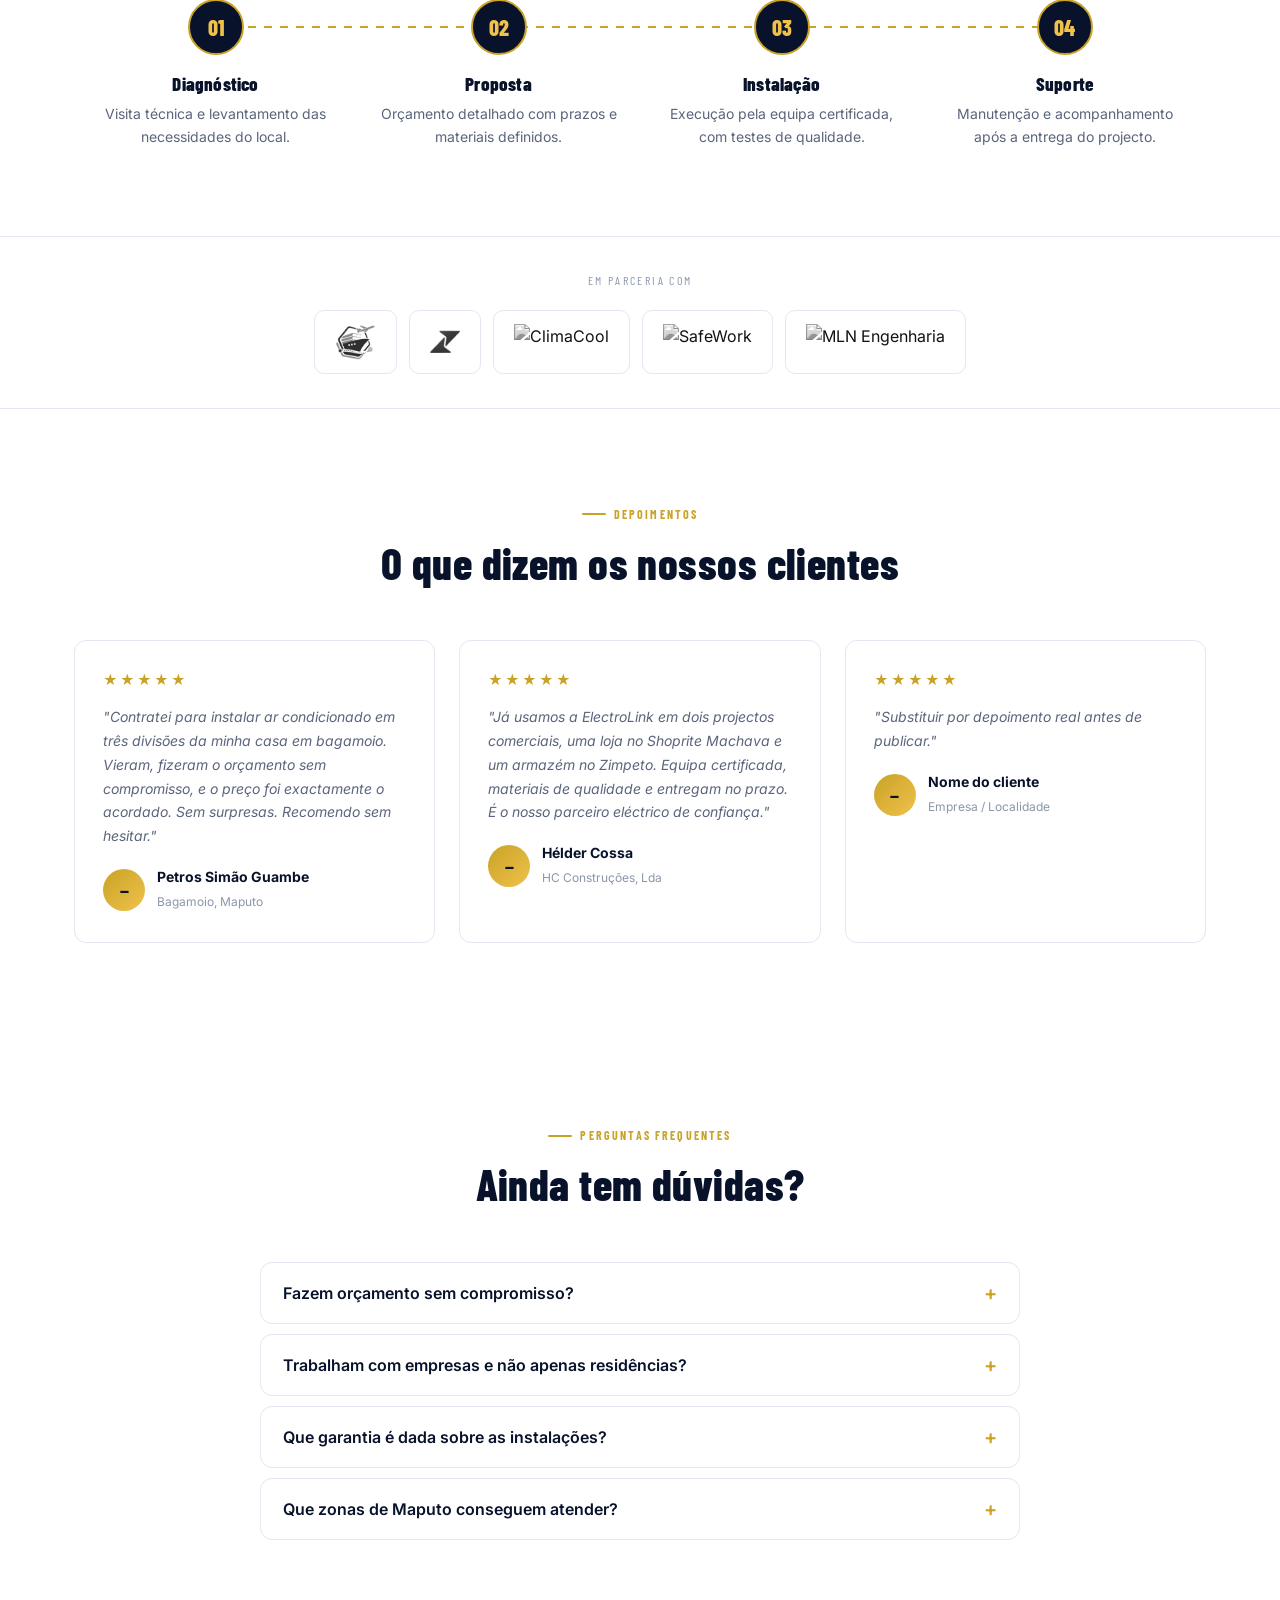
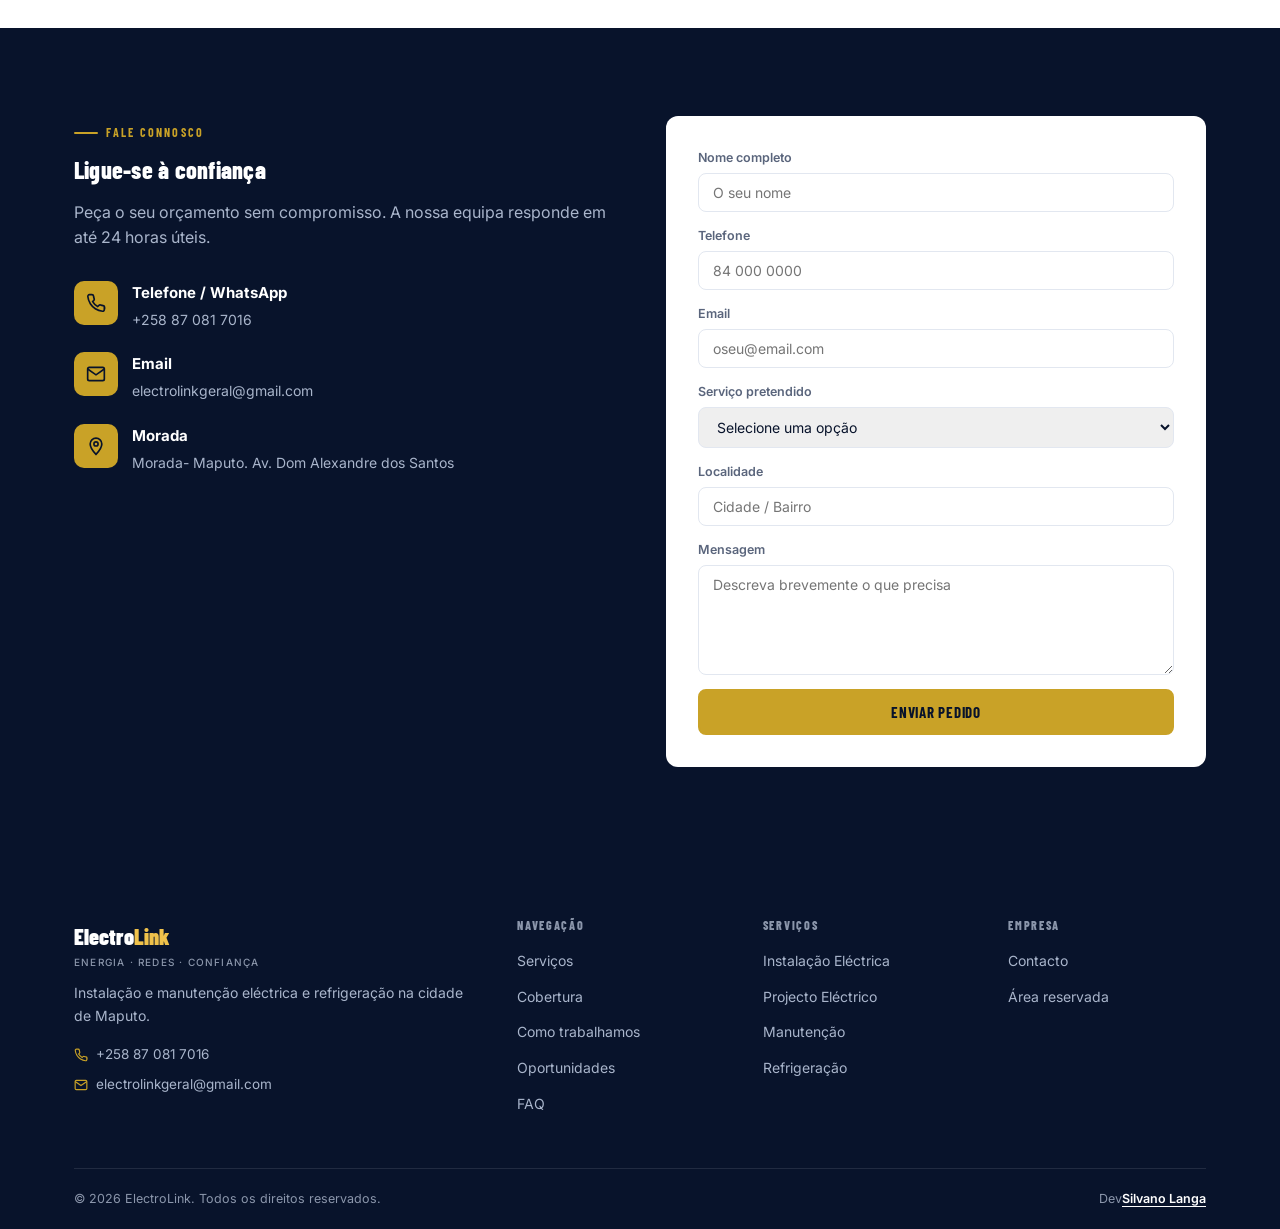
==== commit ea9365b7: "Atuaiazação dos depoimentos" ====
--- a/index.html
+++ b/index.html
@@ -364,18 +364,18 @@
       <div class="testi-grid reveal">
         <div class="testi-card">
           <div class="testi-stars">★★★★★</div>
-          <p>"Substituir por depoimento real antes de publicar."</p>
+          <p>"Contratei para instalar ar condicionado em três divisões da minha casa em bagamoio. Vieram, fizeram o orçamento sem compromisso, e o preço foi exactamente o acordado. Sem surpresas. Recomendo sem hesitar."</p>
           <div class="testi-who">
             <div class="testi-avatar">—</div>
-            <div><b>Nome do cliente</b><span>Empresa / Localidade</span></div>
+            <div><b>Petros Simão Guambe</b><span>Bagamoio, Maputo</span></div>
           </div>
         </div>
         <div class="testi-card">
           <div class="testi-stars">★★★★★</div>
-          <p>"Substituir por depoimento real antes de publicar."</p>
+          <p>"Já usamos a ElectroLink em dois projectos comerciais, uma loja no Shoprite Machava e um armazém no Zimpeto. Equipa certificada, materiais de qualidade e entregam no prazo. É o nosso parceiro eléctrico de confiança."</p>
           <div class="testi-who">
             <div class="testi-avatar">—</div>
-            <div><b>Nome do cliente</b><span>Empresa / Localidade</span></div>
+            <div><b>Hélder Cossa</b><span>HC Construções, Lda</span></div>
           </div>
         </div>
         <div class="testi-card">
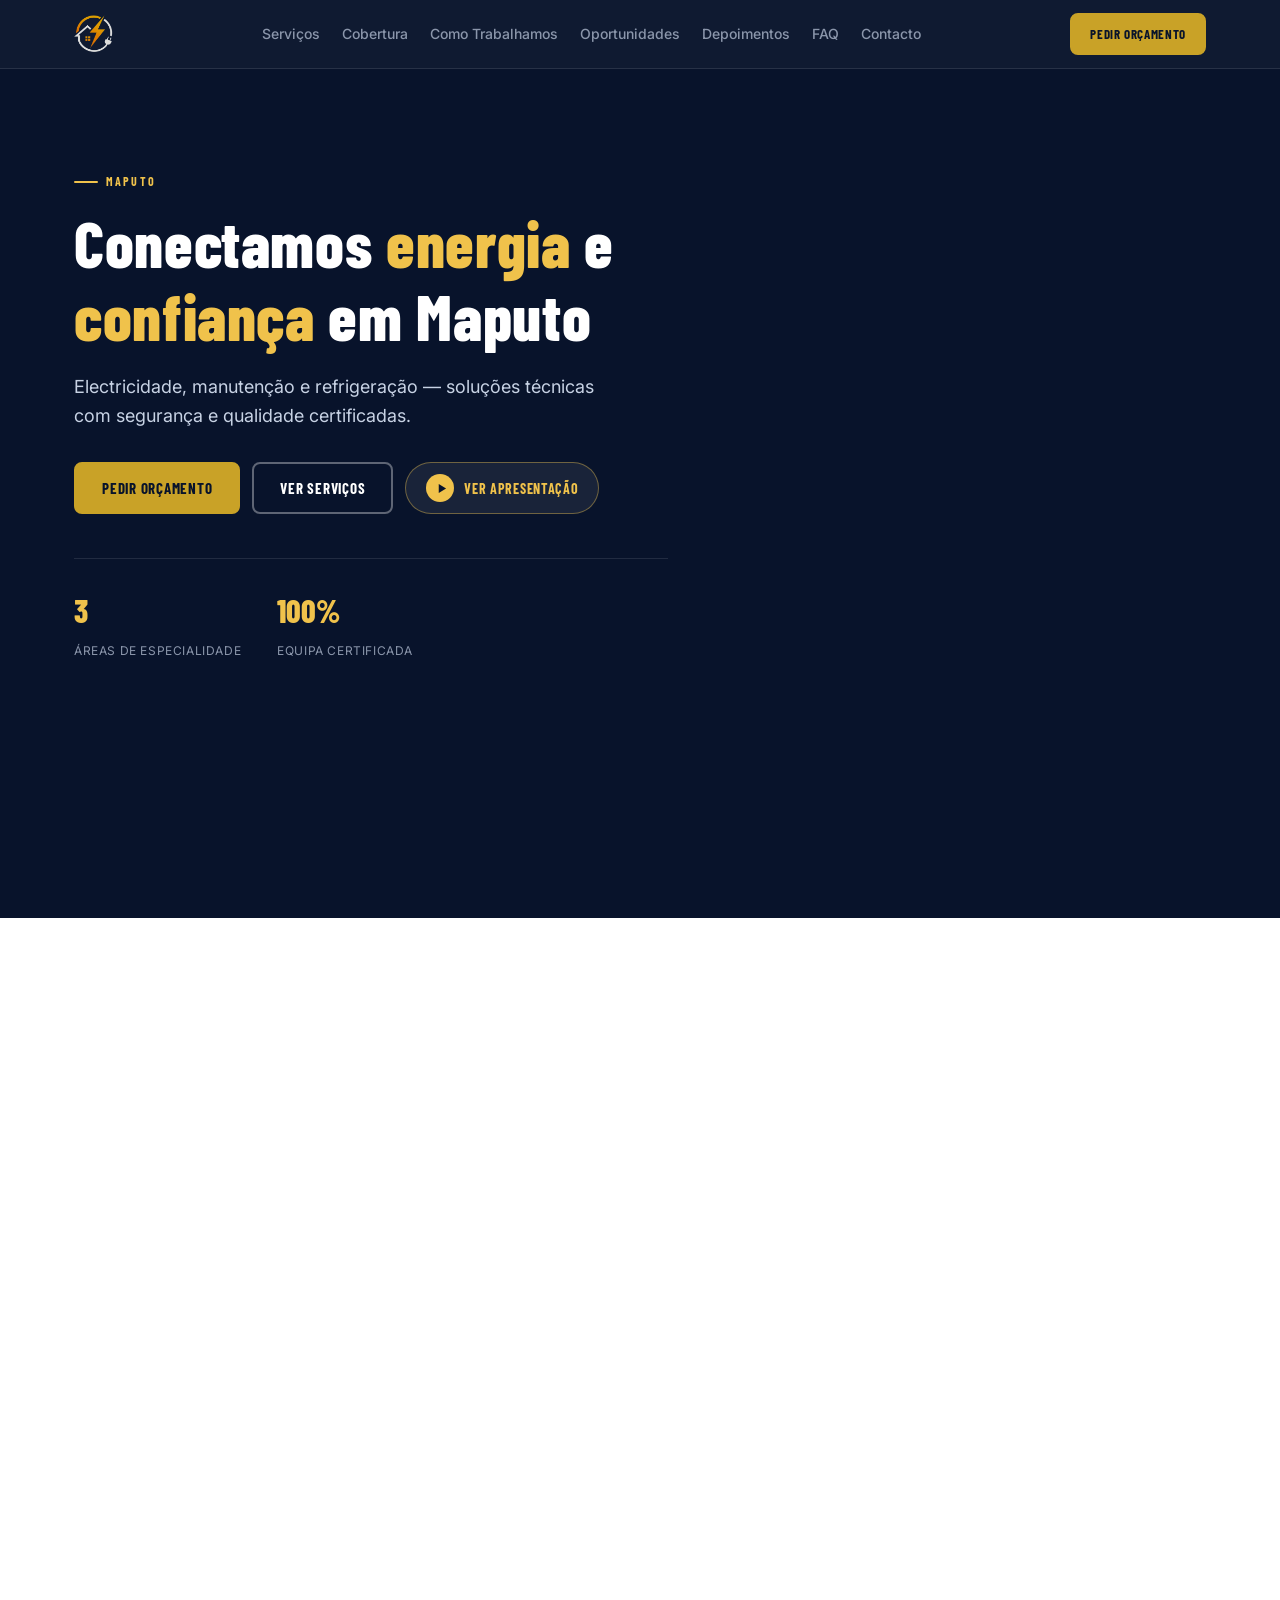
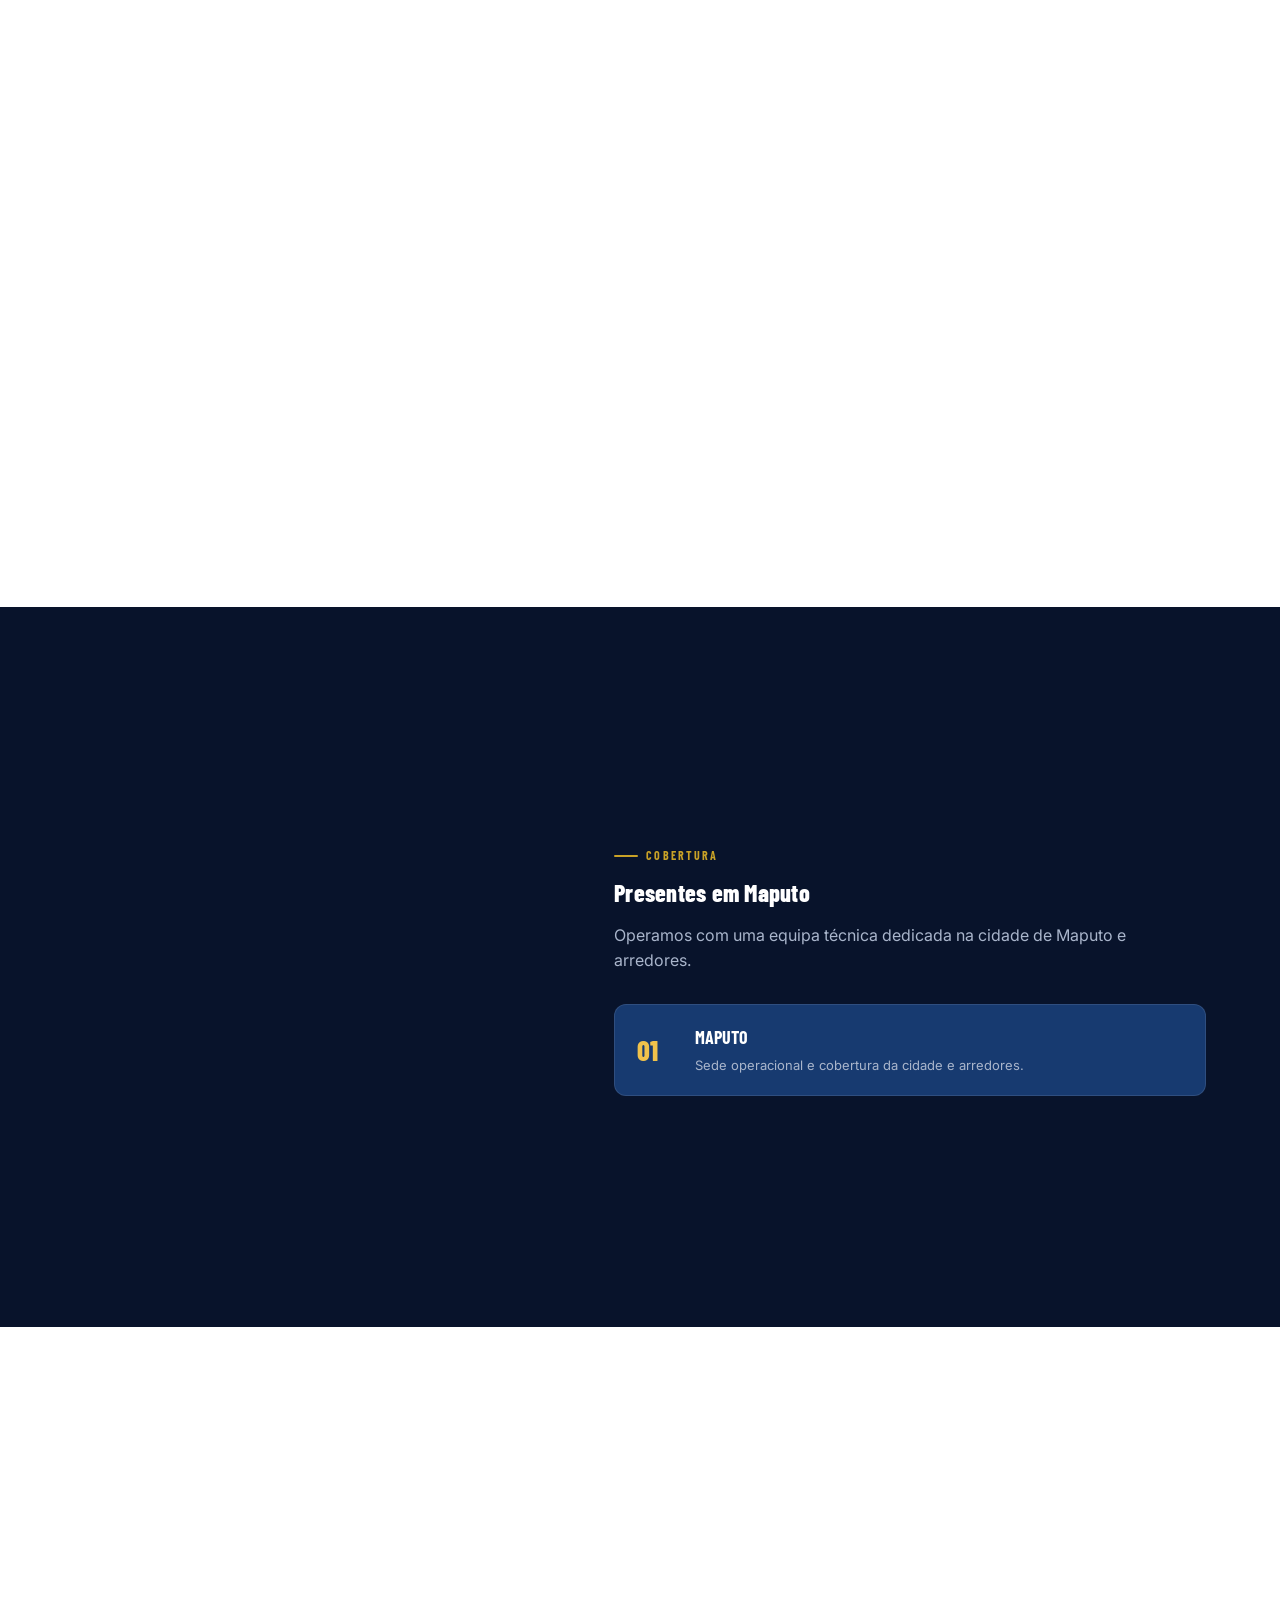
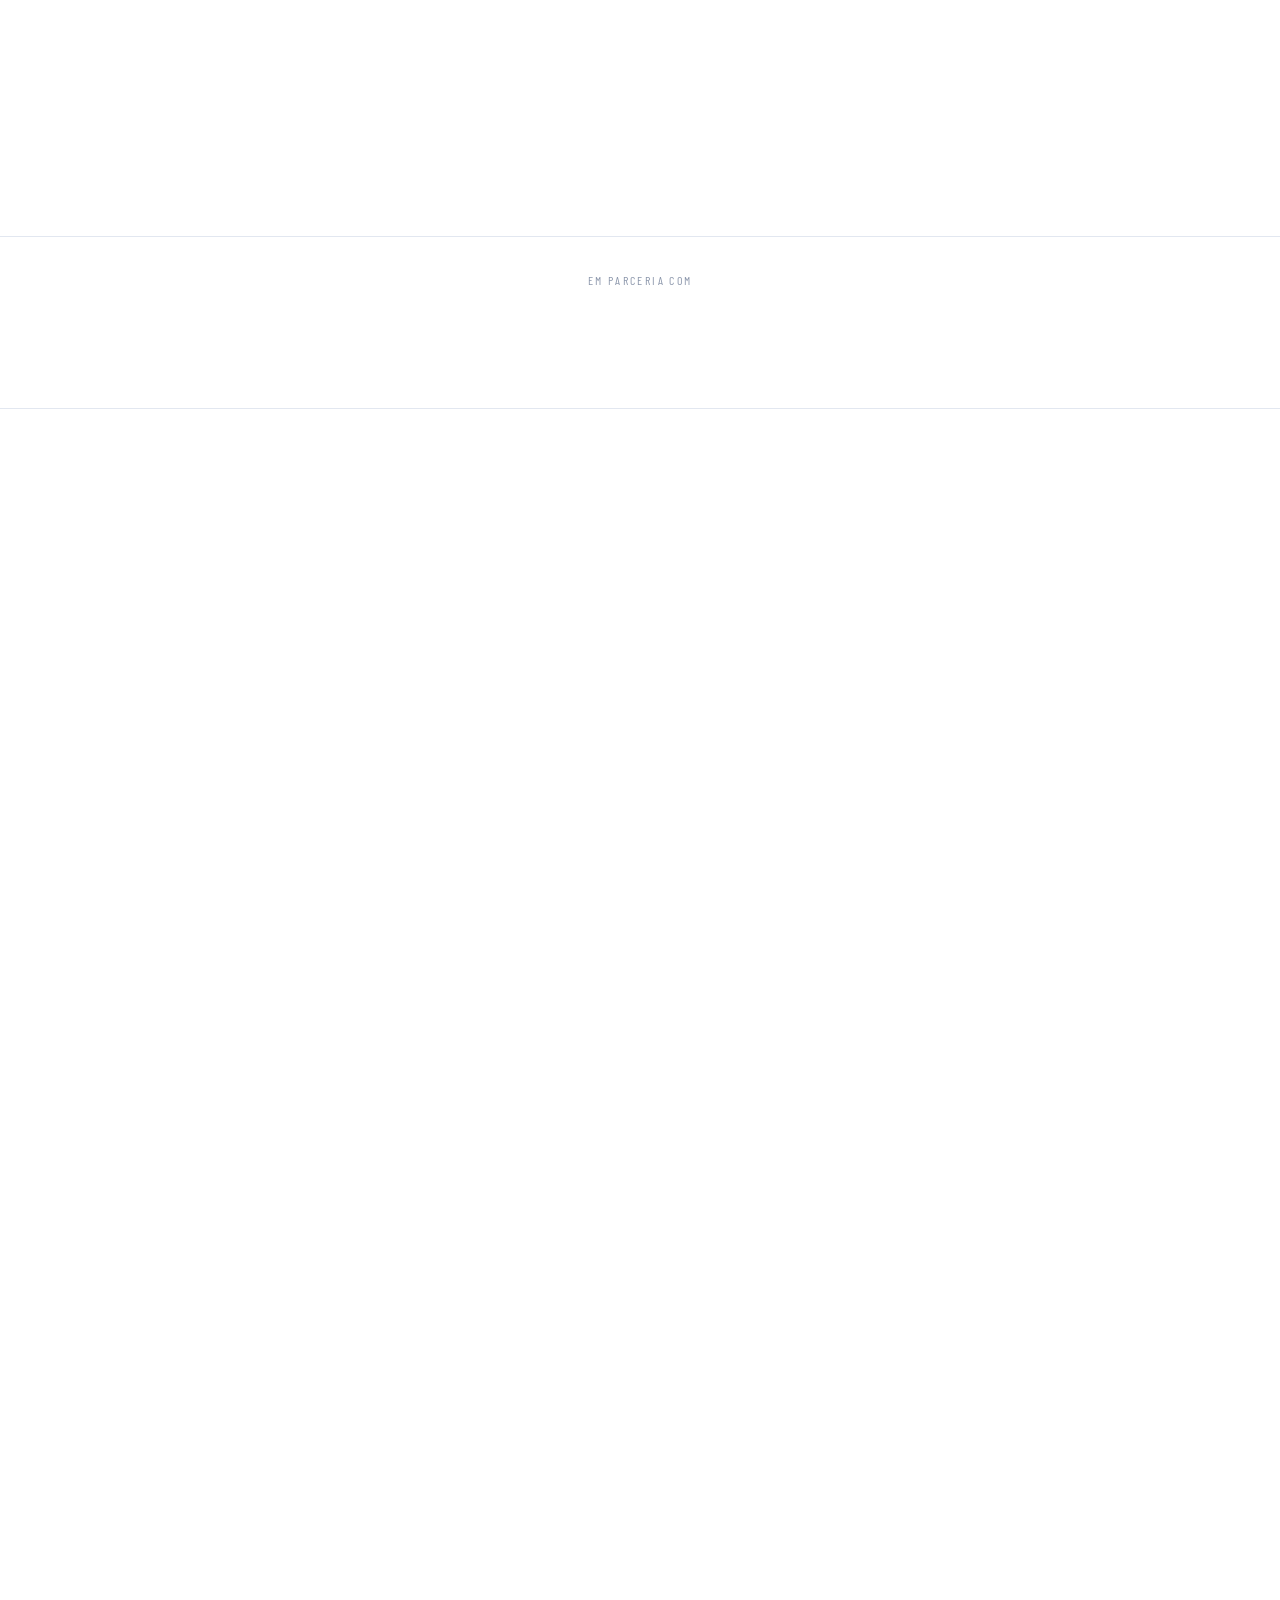
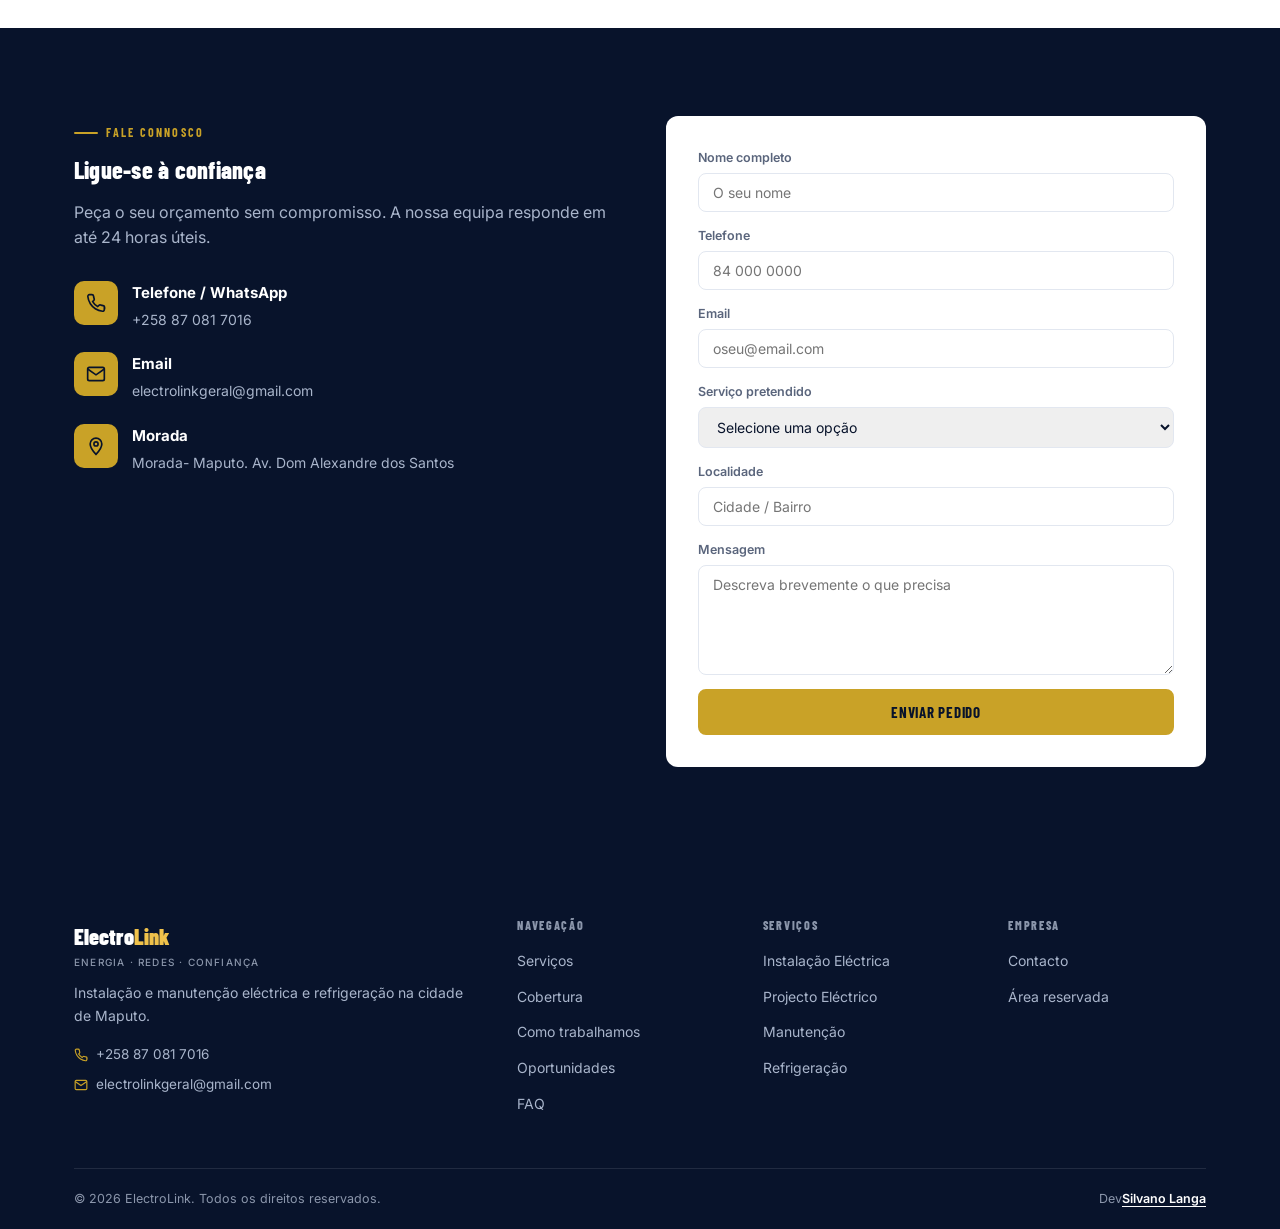
==== commit f72680fa: "fix: adicionar type=module no script do main.js" ====
--- a/index.html
+++ b/index.html
@@ -537,6 +537,6 @@
   </div>
 </footer>
 
-<script src="assets/js/main.js"></script>
+<script type="module" src="assets/js/main.js"></script>
 </body>
 </html>
